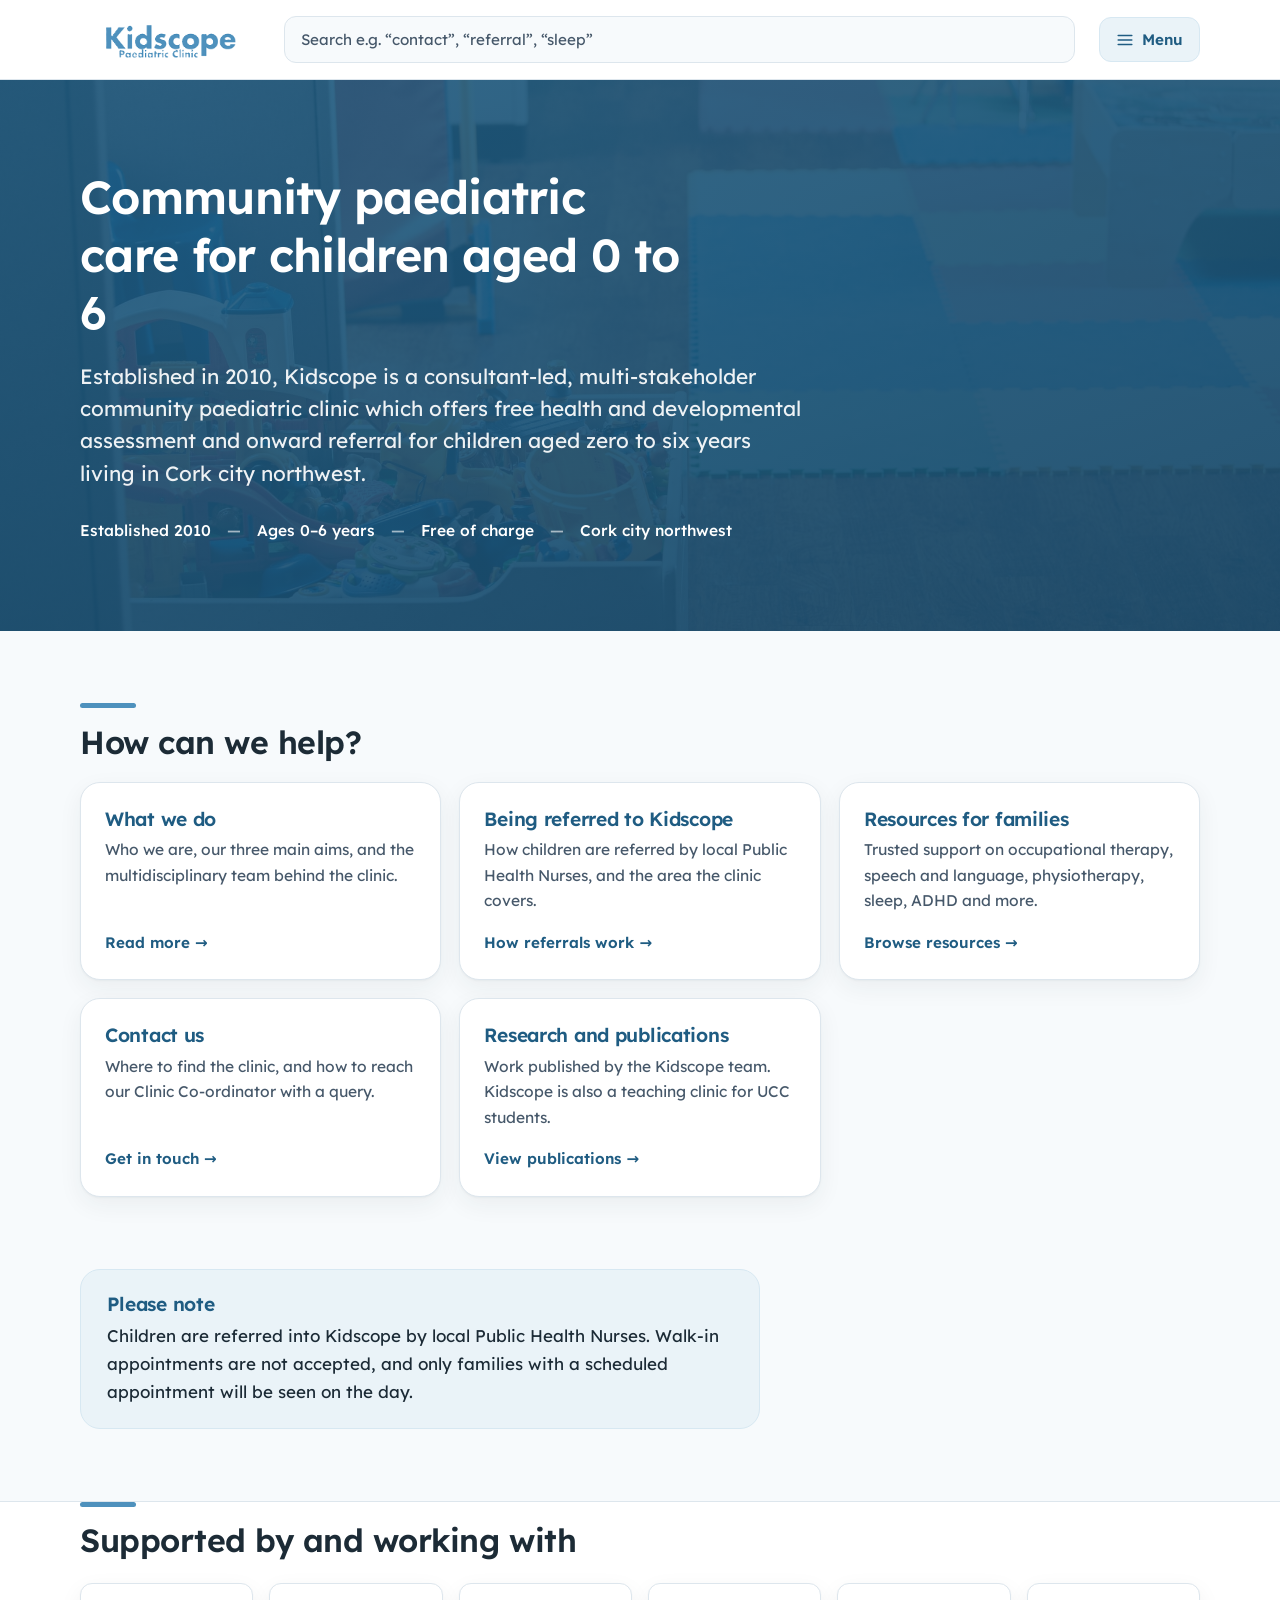
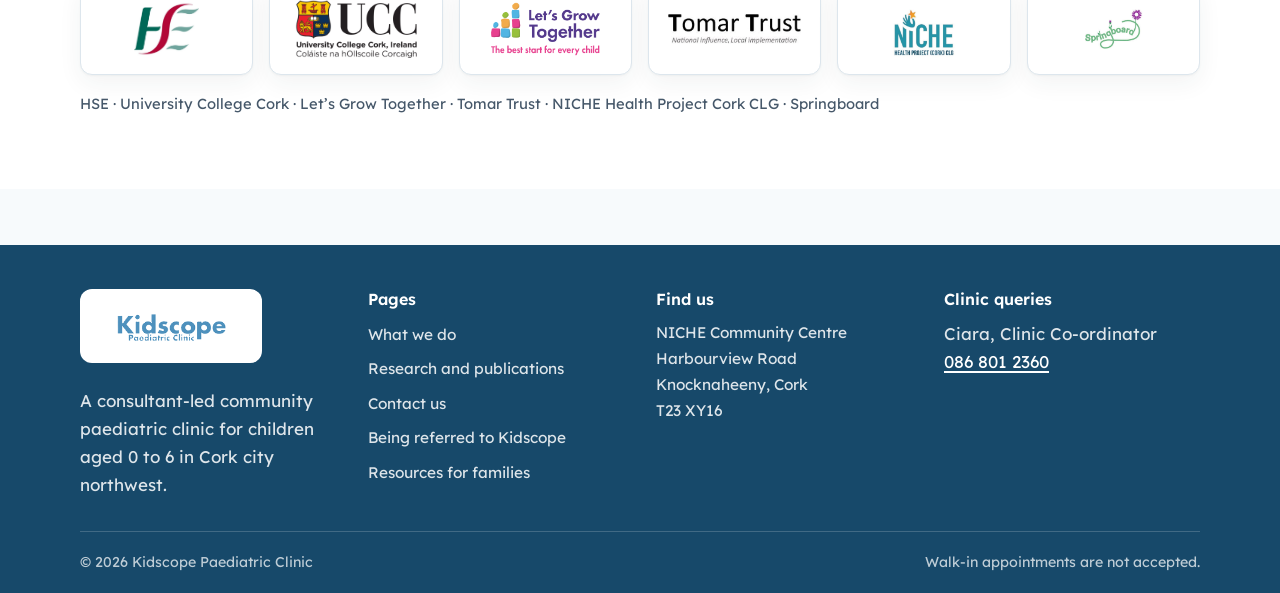
==== index.html @ 0bce50d0 "Uploaded files" ====
<!DOCTYPE html>
<html lang="en-IE">
<head>
<meta charset="utf-8">
<meta name="viewport" content="width=device-width, initial-scale=1">
<title>Kidscope Paediatric Clinic | Cork</title>
<meta name="description" content="Kidscope is a consultant-led community paediatric clinic offering free health and developmental assessment for children aged 0 to 6 living in Cork city northwest.">
<link rel="preconnect" href="https://fonts.googleapis.com">
<link rel="preconnect" href="https://fonts.gstatic.com" crossorigin>
<link href="https://fonts.googleapis.com/css2?family=Lexend:wght@400;500;600&display=swap" rel="stylesheet">
<link rel="icon" href="img/favicon.svg" type="image/svg+xml">
<link rel="apple-touch-icon" href="img/apple-touch-icon.png">
<link rel="stylesheet" href="css/kidscope.css">
</head>
<body>
<a class="skip-link" href="#main">Skip to main content</a>

<header class="site-header">
  <div class="wrap header-inner">
    <a class="brand-link" href="index.html" aria-label="Kidscope Paediatric Clinic, home">
      <img src="img/kidscope-logo.png" width="249" height="81" alt="Kidscope Paediatric Clinic">
    </a>
    <div class="header-search">
      <label for="site-search" class="visually-hidden">Search the site</label>
      <input type="search" id="site-search" class="search-input" autocomplete="off"
             placeholder="Search e.g. &ldquo;contact&rdquo;, &ldquo;referral&rdquo;, &ldquo;sleep&rdquo;"
             role="combobox" aria-expanded="false" aria-controls="search-results" aria-autocomplete="list">
      <div class="search-results" id="search-results" role="listbox" aria-label="Search results" hidden></div>
    </div>

    <details class="nav-details">
      <summary class="nav-toggle" aria-label="Open site menu">
        <svg viewBox="0 0 24 24" fill="none" stroke="currentColor" stroke-width="2.2" stroke-linecap="round" aria-hidden="true"><path d="M3 6h18M3 12h18M3 18h18"/></svg>
        Menu
      </summary>
      <nav class="site-nav" aria-label="Main">
        <ul>
          <li><a href="index.html" aria-current="page">Home</a></li>
          <li><a href="what-we-do.html">What we do</a></li>
          <li><a href="research.html">Research and publications</a></li>
          <li><a href="contact.html">Contact us</a></li>
          <li><a href="referrals.html">Being referred to Kidscope</a></li>
          <li><a href="resources.html">Resources for families</a></li>
        </ul>
      </nav>
    </details>
  </div>
</header>

<main id="main">

  <section class="hero">
    <div class="wrap">
      <h1>Community paediatric care for children aged 0 to 6</h1>
      <p class="lede">Established in 2010, Kidscope is a consultant-led, multi-stakeholder community paediatric clinic which offers free health and developmental assessment and onward referral for children aged zero to six years living in Cork city northwest.</p>
      <ul class="hero-badges">
        <li class="badge">Established 2010</li>
        <li class="badge">Ages 0&ndash;6 years</li>
        <li class="badge">Free of charge</li>
        <li class="badge">Cork city northwest</li>
      </ul>
    </div>
  </section>

  <section class="section">
    <div class="wrap">
      <h2 class="rule-head">How can we help?</h2>
      <div class="grid grid-3">

        <a class="card link-card" href="what-we-do.html">
          <h3>What we do</h3>
          <p>Who we are, our three main aims, and the multidisciplinary team behind the clinic.</p>
          <span class="go">Read more</span>
        </a>

        <a class="card link-card" href="referrals.html">
          <h3>Being referred to Kidscope</h3>
          <p>How children are referred by local Public Health Nurses, and the area the clinic covers.</p>
          <span class="go">How referrals work</span>
        </a>

        <a class="card link-card" href="resources.html">
          <h3>Resources for families</h3>
          <p>Trusted support on occupational therapy, speech and language, physiotherapy, sleep, ADHD and more.</p>
          <span class="go">Browse resources</span>
        </a>

        <a class="card link-card" href="contact.html">
          <h3>Contact us</h3>
          <p>Where to find the clinic, and how to reach our Clinic Co-ordinator with a query.</p>
          <span class="go">Get in touch</span>
        </a>

        <a class="card link-card" href="research.html">
          <h3>Research and publications</h3>
          <p>Work published by the Kidscope team. Kidscope is also a teaching clinic for UCC students.</p>
          <span class="go">View publications</span>
        </a>

      </div>
    </div>
  </section>

  <section class="section">
    <div class="wrap">
      <div class="callout prose">
        <h3>Please note</h3>
        <p>Children are referred into Kidscope by local Public Health Nurses. Walk-in appointments are not accepted, and only families with a scheduled appointment will be seen on the day.</p>
      </div>
    </div>
  </section>

  <section class="partners section">
    <div class="wrap">
      <h2 class="rule-head">Supported by and working with</h2>
      <div class="partner-grid">
        <a class="partner-tile" href="https://www.hse.ie/" target="_blank" rel="noopener noreferrer">
          <img src="img/hse logo.jpg" alt="HSE" loading="lazy">
          <span class="visually-hidden">(opens in a new tab)</span>
        </a>
        <a class="partner-tile" href="https://www.ucc.ie/" target="_blank" rel="noopener noreferrer">
          <img src="img/UCC logo.png" alt="University College Cork" loading="lazy">
          <span class="visually-hidden">(opens in a new tab)</span>
        </a>
        <a class="partner-tile" href="https://letsgrowtogether.ie/" target="_blank" rel="noopener noreferrer">
          <img src="img/lets grow together.jpg" alt="Let&rsquo;s Grow Together" loading="lazy">
          <span class="visually-hidden">(opens in a new tab)</span>
        </a>
        <a class="partner-tile" href="https://tomartrust.org/" target="_blank" rel="noopener noreferrer">
          <img src="img/Tomar trust.jpg" alt="Tomar Trust" loading="lazy">
          <span class="visually-hidden">(opens in a new tab)</span>
        </a>
        <a class="partner-tile" href="https://nichehealthproject.ie/" target="_blank" rel="noopener noreferrer">
          <img src="img/niche health project.jpg" alt="NICHE Health Project Cork CLG" loading="lazy">
          <span class="visually-hidden">(opens in a new tab)</span>
        </a>
        <div class="partner-tile partner-tile--unlinked">
          <img src="img/springboard logo.jpg" alt="Springboard" loading="lazy">
        </div>
      </div>
      <p class="partner-names">HSE &middot; University College Cork &middot; Let&rsquo;s Grow Together &middot; Tomar Trust &middot; NICHE Health Project Cork CLG &middot; Springboard</p>
    </div>
  </section>

</main>

<footer class="site-footer">
  <div class="wrap footer-inner">
    <div>
      <span class="footer-logo"><img src="img/kidscope-logo.png" width="249" height="81" alt="Kidscope Paediatric Clinic"></span>
      <p>A consultant-led community paediatric clinic for children aged 0 to 6 in Cork city northwest.</p>
    </div>
    <div>
      <h2>Pages</h2>
      <ul>
        <li><a href="what-we-do.html">What we do</a></li>
        <li><a href="research.html">Research and publications</a></li>
        <li><a href="contact.html">Contact us</a></li>
        <li><a href="referrals.html">Being referred to Kidscope</a></li>
        <li><a href="resources.html">Resources for families</a></li>
      </ul>
    </div>
    <div>
      <h2>Find us</h2>
      <address>
        NICHE Community Centre<br>
        Harbourview Road<br>
        Knocknaheeny, Cork<br>
        T23 XY16
      </address>
    </div>
    <div>
      <h2>Clinic queries</h2>
      <p>Ciara, Clinic Co-ordinator<br>
      <a href="tel:+353868012360">086 801 2360</a></p>
    </div>
  </div>
  <div class="wrap">
    <div class="footer-base">
      <span>&copy; 2026 Kidscope Paediatric Clinic</span>
      <span>Walk-in appointments are not accepted.</span>
    </div>
  </div>
</footer>

<script src="js/nav.js"></script>
<script src="js/site-search.js"></script>
</body>
</html>
---- css/kidscope.css ----
/* ==========================================================================
   Kidscope Paediatric Clinic
   Palette derived from the supplied logo (#4E91BD sampled from the wordmark).
   The brand blue measures 3.44:1 on white, so it is reserved for decoration
   and large headings; --brand-deep carries all text and filled surfaces.
   ========================================================================== */

:root {
  --brand:         #4e91bd;  /* sampled from logo. Decorative / >=24px only  */
  --brand-deep:    #1f5c82;  /* 6.88:1 on ground, 7.21:1 white-on-it         */
  --brand-deeper:  #17496a;  /* hover states, footer ground                  */
  --brand-tint:    #eaf3f8;  /* card washes                                  */
  --brand-tint-2:  #d7e8f2;  /* borders on tinted surfaces                   */

  --ink:           #1c2b36;  /* 13.83:1 on ground                            */
  --ink-soft:      #46586a;  /* secondary text, still ~7:1 on ground          */
  --ground:        #f7fafc;  /* off-white page ground, not pure white        */
  --surface:       #ffffff;
  --line:          #dde6ed;

  --focus:         #b4530a;  /* 4.79:1 on ground - warm so it reads on blue  */
  --focus-on-dark: #ffffff;  /* for anything on a filled blue surface        */

  /* Fallback before header.js measures the real height; overwritten as a
     custom property on the root so :target scroll offsets clear the sticky
     header even when it wraps to two rows on narrow screens. */
  --header-h: 132px;

  --radius:      20px;
  --radius-sm:   12px;
  --measure:     68ch;
  --shadow:      0 1px 2px rgba(28, 43, 54, .04), 0 8px 24px rgba(28, 43, 54, .06);
  --shadow-lift: 0 2px 4px rgba(28, 43, 54, .06), 0 16px 40px rgba(28, 43, 54, .10);

  --font: "Lexend", ui-sans-serif, system-ui, -apple-system, "Segoe UI",
          Roboto, "Helvetica Neue", Arial, sans-serif;
}

/* --- reset ------------------------------------------------------------- */
*, *::before, *::after { box-sizing: border-box; }
html { -webkit-text-size-adjust: 100%; }
body, h1, h2, h3, h4, p, ul, ol, li, figure, blockquote { margin: 0; padding: 0; }
ul, ol { list-style: none; }
img, svg { max-width: 100%; display: block; }

body {
  font-family: var(--font);
  font-size: 1.0625rem;           /* 17px base - a touch larger for reading ease */
  line-height: 1.65;              /* dyslexia-friendly leading                   */
  color: var(--ink);
  background: var(--ground);
  text-align: left;               /* never justified                             */
  -webkit-font-smoothing: antialiased;
}

/* --- focus ------------------------------------------------------------- */
:focus-visible {
  outline: 3px solid var(--focus);
  outline-offset: 2px;
  border-radius: 4px;
}
.site-footer :focus-visible,
.hero :focus-visible,
.on-brand :focus-visible { outline-color: var(--focus-on-dark); }

.skip-link {
  position: absolute; left: 8px; top: -60px;
  z-index: 100;
  background: var(--brand-deep); color: #fff;
  padding: .7rem 1.2rem; border-radius: 0 0 var(--radius-sm) var(--radius-sm);
  font-weight: 600; text-decoration: none;
  transition: top .15s ease;
}
.skip-link:focus { top: 0; }
/* Reduced-motion users get the skip link immediately rather than sliding it in -
   it is the first thing a keyboard user hits, so it must never lag. */
@media (prefers-reduced-motion: reduce) {
  .skip-link { transition: none; }
}

/* --- layout ------------------------------------------------------------ */
.wrap { width: min(1120px, 100% - 2.5rem); margin-inline: auto; }
.prose { max-width: var(--measure); }
.prose p + p { margin-top: 1.1em; }
.section { padding-block: clamp(2.5rem, 6vw, 4.5rem); }
.section + .section { padding-top: 0; }

/* --- typography -------------------------------------------------------- */
h1, h2, h3 { line-height: 1.25; font-weight: 600; letter-spacing: -.015em; color: var(--ink); }
h1 { font-size: clamp(2rem, 5vw, 2.9rem); }
h2 { font-size: clamp(1.5rem, 3.2vw, 2rem); }
h3 { font-size: 1.2rem; font-weight: 600; }
.lede { font-size: clamp(1.1rem, 2.2vw, 1.3rem); color: var(--ink-soft); line-height: 1.55; }

/* Section headings get a brand rule. Colour is decorative, not carrying text. */
.rule-head { position: relative; padding-top: 1.15rem; margin-bottom: 1.25rem; }
.rule-head::before {
  content: ""; position: absolute; top: 0; left: 0;
  width: 56px; height: 5px; border-radius: 3px; background: var(--brand);
}

a { color: var(--brand-deep); text-underline-offset: .18em; text-decoration-thickness: .09em; }
a:hover { color: var(--brand-deeper); }

/* --- header ------------------------------------------------------------ */
/* The Kidscope logo PNG carries a real alpha channel, so the header no
   longer *needs* a white ground - it stays white for legibility of the
   search field and menu button, not to hide a baked-in logo background. */
.site-header {
  background: var(--surface);
  border-bottom: 1px solid var(--line);
  position: sticky; top: 0; z-index: 50;
}
.header-inner {
  display: grid;
  grid-template-columns: 1fr auto;
  grid-template-areas: "brand nav" "search search";
  align-items: center;
  row-gap: .6rem; column-gap: 1rem;
  padding-block: .65rem;
  min-height: 78px;
}
.brand-link { grid-area: brand; display: inline-flex; flex: 0 0 auto; border-radius: 6px; }
/* Native width is 249px; capping at 180 keeps it crisp on 2x screens. */
.brand-link img { width: 180px; height: auto; }

@media (min-width: 700px) {
  .header-inner {
    grid-template-columns: auto minmax(200px, 1fr) auto;
    grid-template-areas: "brand search nav";
    column-gap: 1.5rem;
  }
}

/* --- header search ------------------------------------------------------ */
.header-search { grid-area: search; position: relative; }
.search-input {
  display: block; width: 100%;
  font: inherit; font-size: .95rem;
  padding: .62rem 1rem;
  border: 1px solid var(--line); border-radius: var(--radius-sm);
  background: var(--ground); color: var(--ink);
}
.search-input::placeholder { color: var(--ink-soft); }
.search-input:focus-visible { background: var(--surface); outline-color: var(--brand-deep); }
.search-results {
  position: absolute; top: calc(100% + 6px); left: 0; right: 0;
  background: var(--surface);
  border: 1px solid var(--line); border-radius: var(--radius-sm);
  box-shadow: var(--shadow-lift);
  max-height: 60vh; overflow-y: auto;
  padding: .3rem;
  z-index: 60;
}
.search-results[hidden] { display: none; }
.search-result {
  display: block;
  padding: .65rem .8rem;
  border-radius: var(--radius-sm);
  text-decoration: none; color: inherit;
}
.search-result:hover,
.search-result[aria-selected="true"] { background: var(--brand-tint); }
.search-result .sr-title { display: block; font-weight: 600; color: var(--brand-deep); }
.search-result .sr-hint { display: block; font-size: .85rem; color: var(--ink-soft); margin-top: .1rem; }
.search-empty { display: block; padding: .7rem .8rem; font-size: .9rem; color: var(--ink-soft); }

/* --- header menu (hamburger) -------------------------------------------- */
.nav-details { grid-area: nav; justify-self: end; position: relative; }
.nav-toggle {
  display: inline-flex; align-items: center; gap: .5rem;
  font: inherit; font-weight: 600; font-size: .95rem;
  color: var(--brand-deep); background: var(--brand-tint);
  border: 1px solid var(--brand-tint-2); border-radius: var(--radius-sm);
  padding: .55rem 1rem; cursor: pointer;
  list-style: none;
}
.nav-toggle::-webkit-details-marker { display: none; }
.nav-toggle:hover { background: var(--brand-tint-2); }
.nav-toggle svg { width: 18px; height: 18px; flex: 0 0 auto; transition: transform .15s ease; }
.nav-details[open] .nav-toggle { background: var(--brand-tint-2); border-color: var(--brand); }
.nav-details[open] .nav-toggle svg { transform: rotate(90deg); }
@media (prefers-reduced-motion: reduce) { .nav-toggle svg { transition: none; } }

.site-nav {
  position: absolute; top: calc(100% + 10px); right: 0;
  width: max-content;
  min-width: 220px;
  max-width: min(320px, calc(100vw - 2rem));
  background: var(--surface);
  border: 1px solid var(--line); border-radius: var(--radius);
  box-shadow: var(--shadow-lift);
  padding: .4rem;
  z-index: 60;
}
.site-nav ul { display: grid; gap: .1rem; }
.site-nav a {
  display: block;
  padding: .8rem .9rem;
  border-radius: var(--radius-sm);
  font-size: .98rem; font-weight: 500;
  color: var(--ink); text-decoration: none;
}
.site-nav a:hover { background: var(--brand-tint); color: var(--brand-deep); }
.site-nav a[aria-current="page"] {
  background: var(--brand-tint); color: var(--brand-deep); font-weight: 600;
  border-left: 4px solid var(--brand-deep); padding-left: calc(.9rem - 4px);
}

/* --- hero -------------------------------------------------------------- */
/* Photo of the Kidscope playroom, cropped (never stretched) via
   background-size: cover. The gradient sits on top at ~90% opacity so the
   white heading/lede/facts and the white focus ring keep the same verified
   contrast they had against the flat gradient - the photo is a texture
   under the brand colour, not a replacement for it. */
.hero {
  background:
    linear-gradient(160deg, rgba(31, 92, 130, .90) 0%, rgba(23, 73, 106, .94) 100%),
    url("../img/hero-classroom.jpg") center 35% / cover no-repeat;
  color: #fff;
  padding-block: clamp(3rem, 8vw, 5.5rem);
}
.hero h1 { color: #fff; max-width: 20ch; }
.hero .lede { color: rgba(255,255,255,.92); max-width: 56ch; margin-top: 1.1rem; }

/* Plain-text facts, dash-separated, rather than pill/badge shapes. */
.hero-badges {
  display: flex; flex-wrap: wrap;
  row-gap: .5rem;
  margin-top: 1.8rem;
  font-size: .97rem; font-weight: 500;
}
.badge { color: #fff; }
.hero-badges li + li::before { content: "\2003\2014\2003"; color: rgba(255,255,255,.6); }

/* Inner page header - lighter than the home hero */
.page-head {
  background: var(--brand-tint);
  border-bottom: 1px solid var(--brand-tint-2);
  padding-block: clamp(2.2rem, 5vw, 3.4rem);
}
.page-head .lede { margin-top: .85rem; }
.crumb { font-size: .9rem; color: var(--ink-soft); margin-bottom: .5rem; }

/* Photo variant of the inner page header, for pages with a supplied hero
   photo - same gradient-over-photo treatment as the home .hero, scaled
   down to page-head height. Photo is a texture under the brand colour,
   never a replacement for it, so the gradient still carries contrast. */
.page-head-photo {
  background-image:
    linear-gradient(160deg, rgba(31, 92, 130, .90) 0%, rgba(23, 73, 106, .94) 100%),
    var(--page-head-photo);
  background-repeat: no-repeat;
  background-size: cover;
  border-bottom: 0;
  color: #fff;
}
.page-head-photo .crumb { color: rgba(255,255,255,.75); }
.page-head-photo .crumb a { color: #fff; }
.page-head-photo h1 { color: #fff; }
.page-head-photo .lede { color: rgba(255,255,255,.92); }

.page-head--what-we-do { --page-head-photo: url("../img/hero-what-we-do.jpg"); background-position: center 20%; }
.page-head--referrals  { --page-head-photo: url("../img/hero-referrals.jpg"); background-position: center 22%; }
.page-head--research   { --page-head-photo: url("../img/hero-research.jpg"); background-position: center 32%; }
.page-head--contact    { --page-head-photo: url("../img/hero-contact.jpg"); background-position: center 22%; }

/* --- cards ------------------------------------------------------------- */
.grid { display: grid; gap: 1.15rem; }
.grid-3 { grid-template-columns: repeat(auto-fit, minmax(270px, 1fr)); }
.grid-2 { grid-template-columns: repeat(auto-fit, minmax(300px, 1fr)); }

.card {
  background: var(--surface);
  border: 1px solid var(--line);
  border-radius: var(--radius);
  padding: 1.5rem;
  box-shadow: var(--shadow);
}
.card h3 { margin-bottom: .4rem; }
.card p { color: var(--ink-soft); font-size: .97rem; }

/* Quick-link cards on the home page */
a.link-card {
  display: flex; flex-direction: column;
  text-decoration: none; color: inherit;
  transition: transform .16s ease, box-shadow .16s ease, border-color .16s ease;
}
a.link-card:hover {
  transform: translateY(-3px);
  box-shadow: var(--shadow-lift);
  border-color: var(--brand);
}
a.link-card h3 { color: var(--brand-deep); }
a.link-card .go { margin-top: auto; padding-top: 1rem; font-weight: 600; font-size: .95rem; color: var(--brand-deep); }
a.link-card .go::after { content: " \2192"; }
@media (prefers-reduced-motion: reduce) {
  a.link-card, a.link-card:hover { transition: none; transform: none; }
}

/* --- aims list --------------------------------------------------------- */
.aims { counter-reset: aim; display: grid; gap: 1rem; margin-top: 1.5rem; }
.aims li {
  counter-increment: aim;
  position: relative;
  background: var(--surface);
  border: 1px solid var(--line);
  border-left: 5px solid var(--brand);
  border-radius: var(--radius-sm);
  padding: 1.15rem 1.35rem 1.15rem 3.9rem;
  box-shadow: var(--shadow);
}
.aims li::before {
  content: counter(aim);
  position: absolute; left: 1.25rem; top: 1.05rem;
  width: 1.9rem; height: 1.9rem;
  display: grid; place-items: center;
  background: var(--brand-deep); color: #fff;
  border-radius: 50%;
  font-size: .95rem; font-weight: 600; line-height: 1;
}

/* --- team / involved --------------------------------------------------- */
.team-list { display: grid; gap: .6rem; margin-top: 1.25rem; }
.team-list li {
  display: flex; gap: .75rem; align-items: flex-start;
  background: var(--surface);
  border: 1px solid var(--line);
  border-radius: var(--radius-sm);
  padding: .85rem 1.1rem;
}
.team-list li::before {
  content: ""; flex: 0 0 auto;
  width: 9px; height: 9px; margin-top: .62rem;
  border-radius: 50%; background: var(--brand);
}

/* --- callout ----------------------------------------------------------- */
.callout {
  border: 1px solid var(--brand-tint-2);
  background: var(--brand-tint);
  border-radius: var(--radius);
  padding: 1.4rem 1.6rem;
}
.callout h3 { color: var(--brand-deep); margin-bottom: .35rem; }

/* The one emphasised warning in the brief - walk-ins are not accepted. */
.notice {
  border: 1px solid #e6c98f;
  background: #fdf6e7;
  border-left: 5px solid #b4530a;
  border-radius: var(--radius-sm);
  padding: 1.2rem 1.4rem;
  display: flex; gap: .9rem; align-items: flex-start;
}
.notice svg { flex: 0 0 auto; width: 22px; height: 22px; color: #8a3f08; margin-top: .15rem; }
.notice strong { color: #7a3806; }
.notice p { color: #5c3410; }

/* --- contact ----------------------------------------------------------- */
.contact-rows { display: grid; gap: 1rem; margin-top: 1.5rem; }
.contact-row {
  display: flex; gap: 1rem; align-items: flex-start;
  background: var(--surface);
  border: 1px solid var(--line);
  border-radius: var(--radius);
  padding: 1.3rem 1.5rem;
  box-shadow: var(--shadow);
}
.contact-row .ico {
  flex: 0 0 auto;
  width: 44px; height: 44px;
  display: grid; place-items: center;
  background: var(--brand-tint); color: var(--brand-deep);
  border-radius: 50%;
}
.contact-row .ico svg { width: 21px; height: 21px; }
.contact-row h3 { font-size: 1.05rem; margin-bottom: .15rem; }
.contact-row address { font-style: normal; color: var(--ink-soft); }
.phone-link { font-size: 1.25rem; font-weight: 600; display: inline-block; margin-top: .1rem; }

/* --- resources --------------------------------------------------------- */
.res-group + .res-group { margin-top: 2.5rem; }
.res-list { display: grid; gap: .75rem; margin-top: 1.15rem; }
a.res-item {
  display: flex; align-items: flex-start; gap: .85rem;
  background: var(--surface);
  border: 1px solid var(--line);
  border-radius: var(--radius-sm);
  padding: 1rem 1.2rem;
  text-decoration: none; color: var(--ink);
  transition: border-color .15s ease, background .15s ease;
}
a.res-item:hover { border-color: var(--brand); background: var(--brand-tint); }
a.res-item .res-txt { flex: 1 1 auto; }
a.res-item .res-name { font-weight: 600; color: var(--brand-deep); }
a.res-item .res-meta { display: block; font-size: .88rem; color: var(--ink-soft); margin-top: .1rem; }
a.res-item .ext { flex: 0 0 auto; width: 16px; height: 16px; color: var(--ink-soft); margin-top: .28rem; }
/* Plain text, not a pill - the em dash separator is written into the HTML
   itself (not CSS generated content) so it reads consistently for screen
   readers building the link's accessible name. */
.tag {
  font-size: .8rem; font-weight: 600; letter-spacing: .02em; text-transform: uppercase;
  color: var(--ink-soft);
}
@media (prefers-reduced-motion: reduce) { a.res-item { transition: none; } }

/* Jump nav on the resources page - plain underlined links, dot-separated,
   rather than pill buttons. The separator is a visually-hidden-from-AT span
   between the <a> elements, since screen readers already pause between
   separate links without needing "dot" read out. */
/* gap (not the separator's own text spacing) provides the horizontal
   rhythm - a flex item's own leading/trailing whitespace collapses away
   once it's blockified as a flex child, so spaces baked into the "sep"
   text alone would not survive. */
.jump { display: flex; flex-wrap: wrap; align-items: baseline; gap: .5rem .4rem; margin-top: 1.5rem; }
.jump a {
  font-size: .92rem; font-weight: 500; text-decoration: underline;
  text-underline-offset: .18em; text-decoration-thickness: .08em;
  color: var(--brand-deep);
}
.jump a:hover { color: var(--brand-deeper); }
.jump .sep { color: var(--ink-soft); }
:target { scroll-margin-top: calc(var(--header-h) + 12px); }

/* --- map --------------------------------------------------------------- */
.map-frame {
  border: 1px solid var(--line);
  border-radius: var(--radius);
  overflow: hidden;
  background: var(--surface);
  box-shadow: var(--shadow);
  margin-top: 1.5rem;
}
.map-frame iframe { width: 100%; height: 460px; border: 0; display: block; }
.map-fallback { font-size: .95rem; color: var(--ink-soft); margin-top: .8rem; }
@media (max-width: 620px) { .map-frame iframe { height: 340px; } }

/* --- publications empty state ------------------------------------------ */
.empty-state {
  background: var(--surface);
  border: 2px dashed var(--brand-tint-2);
  border-radius: var(--radius);
  padding: clamp(2rem, 5vw, 3rem);
}
.empty-state .ico {
  width: 52px; height: 52px; margin-bottom: 1rem;
  display: grid; place-items: center;
  background: var(--brand-tint); color: var(--brand-deep); border-radius: 50%;
}
.empty-state .ico svg { width: 26px; height: 26px; }

/* --- partners ---------------------------------------------------------- */
/* Six separate logo files (each an opaque white-background JPG/PNG - none
   carry transparency), so each sits in its own white card and links out to
   that partner's own site, instead of one flat unlinked strip. */
.partners { background: var(--surface); border-top: 1px solid var(--line); }
.partner-grid {
  margin-top: 1.4rem;
  display: grid; gap: 1rem;
  grid-template-columns: repeat(auto-fit, minmax(140px, 1fr));
}
.partner-tile {
  display: flex; align-items: center; justify-content: center;
  height: 92px; padding: 1rem 1.2rem;
  background: var(--surface);
  border: 1px solid var(--line); border-radius: var(--radius-sm);
  box-shadow: var(--shadow);
  transition: transform .16s ease, box-shadow .16s ease, border-color .16s ease;
}
a.partner-tile:hover, a.partner-tile:focus-visible {
  transform: translateY(-3px); box-shadow: var(--shadow-lift); border-color: var(--brand);
}
.partner-tile img { max-width: 100%; max-height: 100%; width: auto; height: auto; }
/* Springboard has no confirmed URL yet, so it ships as a plain, non-clickable
   tile - deliberately no hover affordance, so it doesn't look like a broken link. */
.partner-tile--unlinked { cursor: default; }
.partner-names { font-size: .92rem; color: var(--ink-soft); margin-top: 1.1rem; }
@media (prefers-reduced-motion: reduce) { a.partner-tile, a.partner-tile:hover { transition: none; transform: none; } }

/* --- footer ------------------------------------------------------------ */
.site-footer { background: var(--brand-deeper); color: rgba(255,255,255,.86); margin-top: 3.5rem; }
.footer-inner { padding-block: 2.75rem 2rem; display: grid; gap: 2rem; grid-template-columns: repeat(auto-fit, minmax(230px, 1fr)); }
.site-footer h2 { font-size: 1rem; color: #fff; margin-bottom: .7rem; letter-spacing: 0; }
.site-footer a { color: #fff; }
.site-footer ul { display: grid; gap: .4rem; }
.site-footer li a { text-decoration: none; font-size: .96rem; color: rgba(255,255,255,.86); }
.site-footer li a:hover { color: #fff; text-decoration: underline; }
.site-footer address { font-style: normal; font-size: .96rem; line-height: 1.7; }
/* Logo wordmark is brand blue, so it needs a light card behind it to stay
   legible against the dark footer ground - unrelated to the PNG's alpha. */
.footer-logo {
  background: #fff; border-radius: var(--radius-sm);
  padding: .8rem 1rem; display: inline-block; margin-bottom: 1rem;
}
.footer-logo img { width: 150px; height: auto; }
.footer-base {
  border-top: 1px solid rgba(255,255,255,.18);
  padding-block: 1.15rem;
  font-size: .89rem; color: rgba(255,255,255,.72);
  display: flex; flex-wrap: wrap; gap: .5rem 1.5rem; justify-content: space-between;
}

/* --- print ------------------------------------------------------------- */
@media print {
  .site-header, .site-nav, .nav-toggle, .jump, .skip-link { display: none !important; }
  body { background: #fff; font-size: 11pt; }
  .card, .res-item, .contact-row { box-shadow: none; break-inside: avoid; }
  a[href^="http"]::after { content: " (" attr(href) ")"; font-size: 9pt; color: #444; word-break: break-all; }
}

/* --- utilities --------------------------------------------------------- */
.visually-hidden {
  position: absolute !important;
  width: 1px; height: 1px;
  padding: 0; margin: -1px;
  overflow: hidden; clip: rect(0 0 0 0); clip-path: inset(50%);
  white-space: nowrap; border: 0;
}
.sprite { position: absolute; width: 0; height: 0; overflow: hidden; }
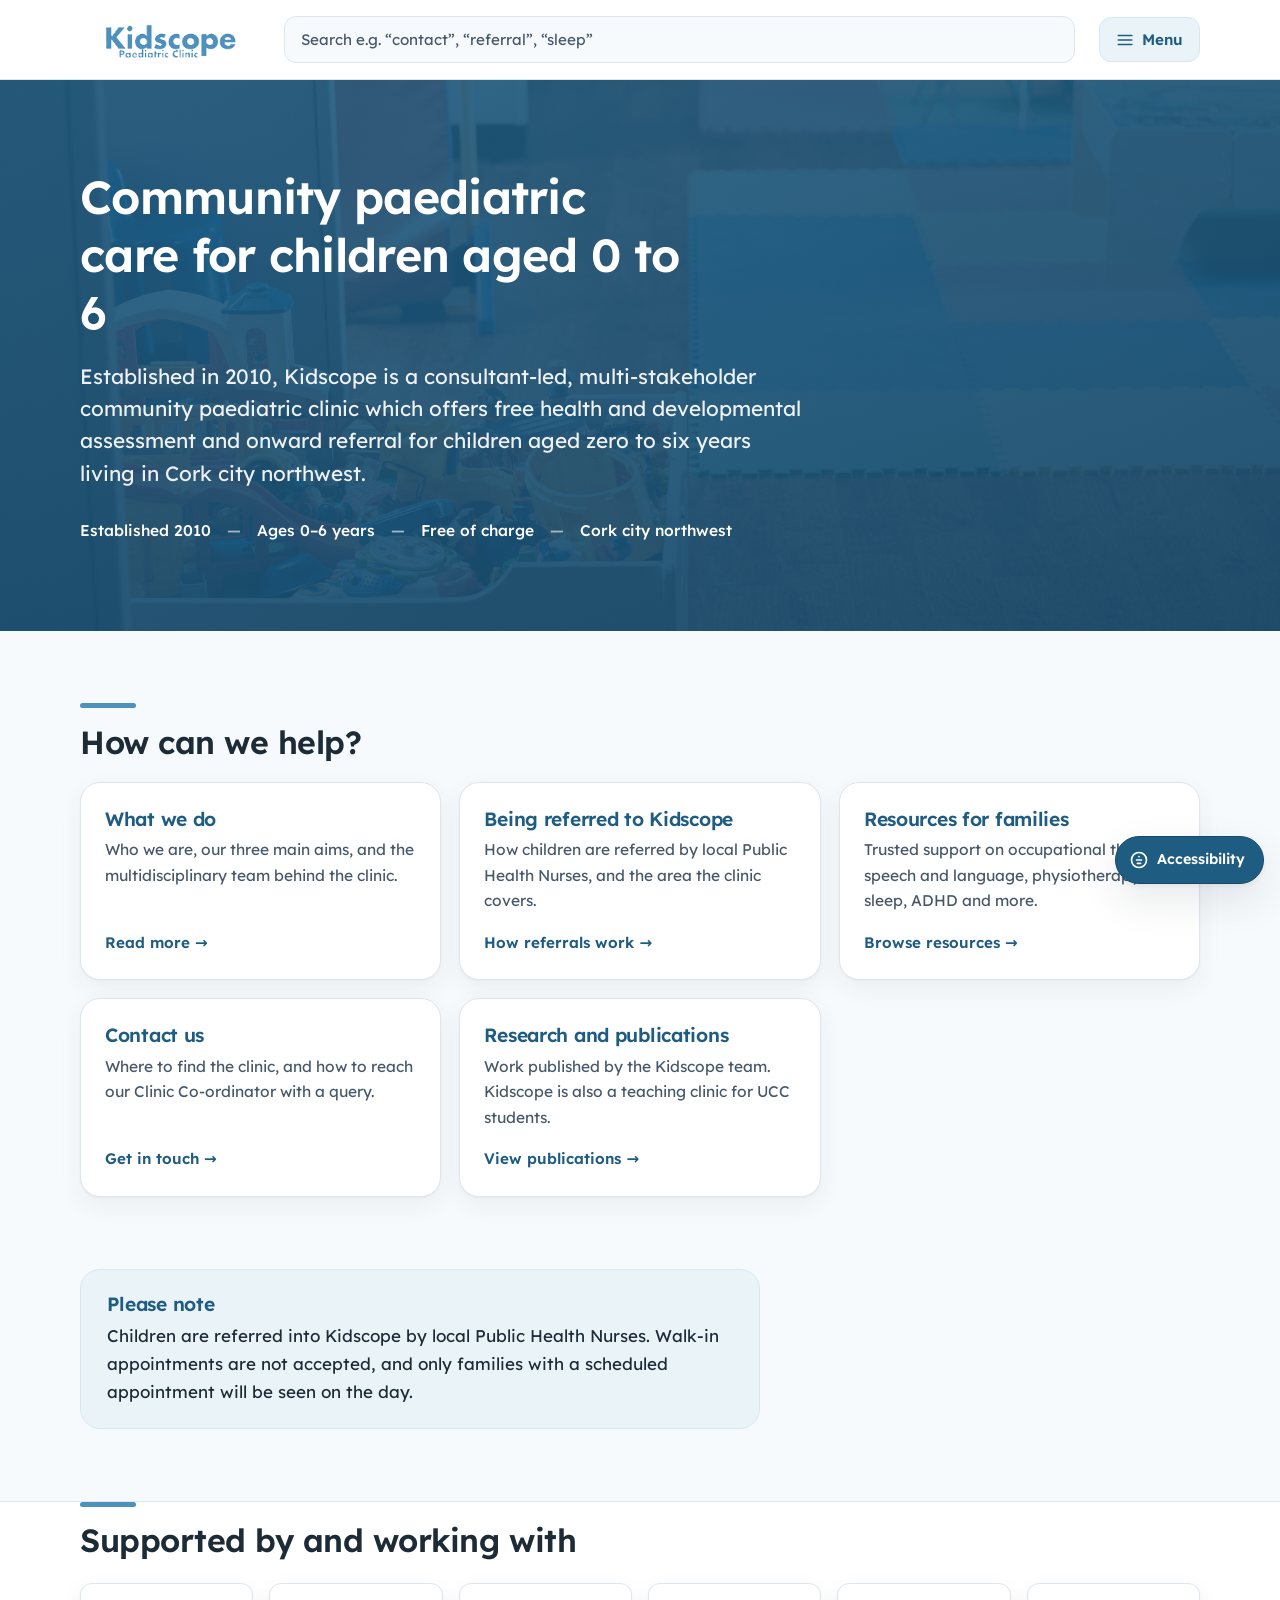
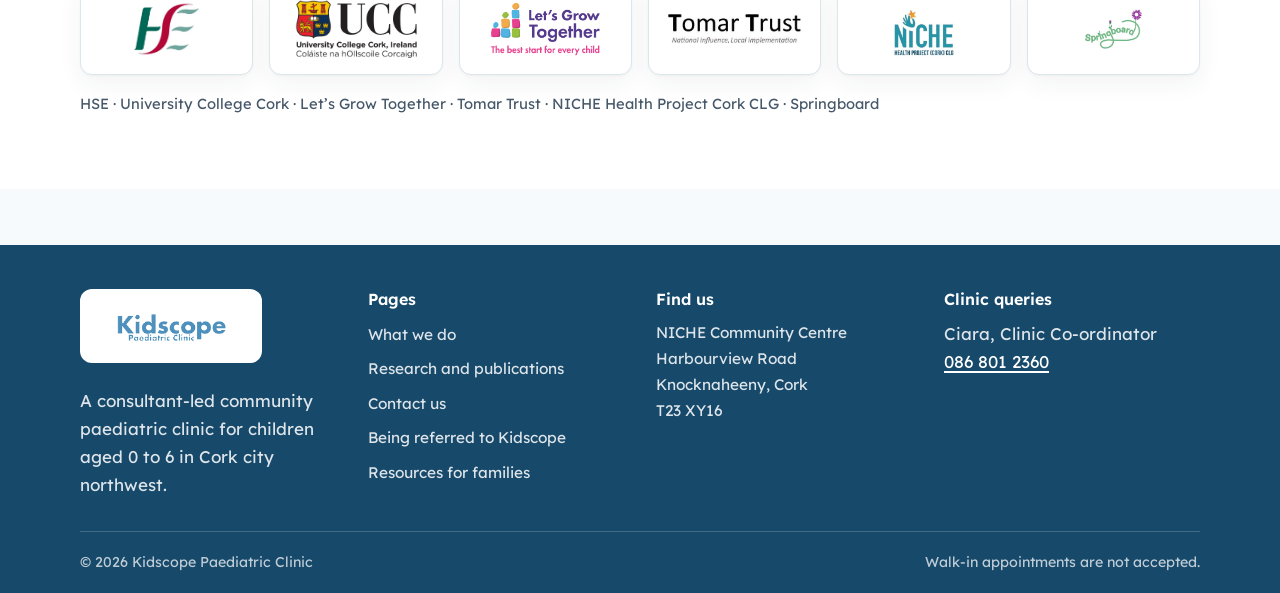
==== commit 7db6ddb9: "motion" ====
--- a/index.html
+++ b/index.html
@@ -11,6 +11,7 @@
 <link rel="icon" href="img/favicon.svg" type="image/svg+xml">
 <link rel="apple-touch-icon" href="img/apple-touch-icon.png">
 <link rel="stylesheet" href="css/kidscope.css">
+<script src="js/accessibility.js"></script>
 </head>
 <body>
 <a class="skip-link" href="#main">Skip to main content</a>
@@ -185,5 +186,6 @@
 
 <script src="js/nav.js"></script>
 <script src="js/site-search.js"></script>
+<script src="js/motion.js"></script>
 </body>
 </html>
--- a/css/kidscope.css
+++ b/css/kidscope.css
@@ -518,3 +518,320 @@
   white-space: nowrap; border: 0;
 }
 .sprite { position: absolute; width: 0; height: 0; overflow: hidden; }
+
+/* ==========================================================================
+   Motion system
+   Adds deliberate easing and entrance/hover/press feedback on top of the
+   transitions already defined above (link-card, partner-tile, res-item).
+   Opt-out at three layers: the OS prefers-reduced-motion query, the
+   in-page "Reduce motion" toggle in the accessibility toolbar below
+   (html.a11y-reduce-motion), and - for cross-page view transitions
+   specifically, since Chrome does not reliably honour reduced-motion for
+   those via the media query alone - a dedicated pseudo-element kill switch.
+   ========================================================================== */
+:root {
+  --ease-out:    cubic-bezier(.16, 1, .3, 1);
+  --dur-fast: .15s;
+  --dur-base: .22s;
+  --dur-slow: .38s;
+}
+
+/* Native cross-document view transitions - one at-rule turns every link
+   click into a soft cross-fade instead of a hard cut. Supporting browsers
+   only; every other browser ignores the at-rule and navigates as it does
+   today, so this is pure progressive enhancement. */
+@media (prefers-reduced-motion: no-preference) {
+  @view-transition {
+    navigation: auto;
+  }
+}
+@media (prefers-reduced-motion: reduce) {
+  ::view-transition-group(*),
+  ::view-transition-old(*),
+  ::view-transition-new(*) {
+    animation: none !important;
+  }
+}
+/* Header and footer are pixel-identical across all six pages - naming them
+   lets the browser morph the same persistent element instead of
+   cross-fading two separate snapshots, which reads as a flicker on a
+   sticky header. */
+.site-header { view-transition-name: site-header; }
+.site-footer { view-transition-name: site-footer; }
+
+/* --- entrance animation for the two header dropdowns --------------------
+   Opening only. Reliably animating the *closing* direction would mean
+   fighting the browser's own display:none handling for both <details>
+   and [hidden] (Chrome in particular slots <details> content behind its
+   own internal ::details-content visibility, ahead of any authored
+   `display` transition) for a payoff most visitors would never notice.
+   Instant close matches how most native OS dropdowns already behave. */
+@keyframes kc-pop-in {
+  from { opacity: 0; transform: translateY(-8px) scale(.98); }
+  to   { opacity: 1; transform: translateY(0) scale(1); }
+}
+.nav-details[open] > .site-nav,
+#search-results:not([hidden]) {
+  animation: kc-pop-in var(--dur-base) var(--ease-out);
+}
+
+/* --- refined hover / press feedback -------------------------------------- */
+a.link-card:active { transform: translateY(-1px) scale(.985); }
+a.partner-tile:active, a.res-item:active { transform: scale(.98); }
+.nav-toggle, .a11y-toggle {
+  transition: background var(--dur-fast) var(--ease-out),
+              border-color var(--dur-fast) var(--ease-out),
+              transform var(--dur-fast) var(--ease-out);
+}
+.nav-toggle:active, .a11y-toggle:active { transform: scale(.96); }
+@media (prefers-reduced-motion: reduce) {
+  a.link-card:active, a.partner-tile:active, a.res-item:active,
+  .nav-toggle:active, .a11y-toggle:active { transform: none; }
+}
+
+/* --- scroll-reveal (progressive enhancement via js/motion.js) -----------
+   motion.js only ever adds .reveal to an element when JS has run AND the
+   visitor has not asked for reduced motion, so a no-JS or reduced-motion
+   visitor never sees anything but the plain, always-visible layout below. */
+.reveal {
+  opacity: 0;
+  transform: translateY(14px);
+  transition: opacity var(--dur-slow) var(--ease-out),
+              transform var(--dur-slow) var(--ease-out);
+  transition-delay: calc(var(--reveal-i, 0) * 60ms);
+}
+.reveal.is-visible { opacity: 1; transform: none; }
+/* Printing (or a browser Find landing on an off-screen match) must never
+   hide real content behind an animation that only fires on scroll. */
+@media print {
+  .reveal { opacity: 1 !important; transform: none !important; transition: none !important; }
+}
+
+/* --- header elevation on scroll (js/motion.js) --------------------------- */
+.site-header { transition: box-shadow var(--dur-base) var(--ease-out); }
+.site-header.is-scrolled { box-shadow: var(--shadow); }
+
+/* --- reduced motion, sitewide kill switch --------------------------------
+   Covers both the OS-level query and the in-page toolbar toggle in one
+   place, for every animation added above. Durations go near-zero rather
+   than to `none` so transitionend/animationend still fire - motion.js and
+   the skeleton loaders below rely on those events to clean up state. */
+@media (prefers-reduced-motion: reduce) {
+  *, *::before, *::after {
+    animation-duration: .001ms !important;
+    animation-iteration-count: 1 !important;
+    transition-duration: .001ms !important;
+    scroll-behavior: auto !important;
+  }
+}
+html.a11y-reduce-motion *,
+html.a11y-reduce-motion *::before,
+html.a11y-reduce-motion *::after {
+  animation-duration: .001ms !important;
+  animation-iteration-count: 1 !important;
+  transition-duration: .001ms !important;
+  scroll-behavior: auto !important;
+}
+
+/* ==========================================================================
+   Skeleton loading states
+   Used only where something genuinely loads asynchronously after the page
+   has painted: the lazy-loaded partner logos on the home page, and the
+   embedded Google catchment-area map on the referrals page. Not used for
+   the page itself, which has nothing worth simulating a wait for.
+   ========================================================================== */
+@keyframes kc-shimmer {
+  from { background-position: 200% 0; }
+  to   { background-position: -200% 0; }
+}
+.partner-tile { position: relative; }
+.partner-tile::after {
+  content: "";
+  position: absolute; inset: 0;
+  border-radius: inherit;
+  pointer-events: none;
+  background: linear-gradient(100deg, var(--brand-tint) 30%, var(--brand-tint-2) 50%, var(--brand-tint) 70%);
+  background-size: 300% 100%;
+  opacity: 0;
+  transition: opacity var(--dur-slow) var(--ease-out);
+}
+.partner-tile.is-loading::after {
+  opacity: 1;
+  animation: kc-shimmer 1.4s ease-in-out infinite;
+}
+.partner-tile.is-loading img { opacity: 0; }
+.partner-tile img { transition: opacity var(--dur-base) var(--ease-out); }
+@media (prefers-reduced-motion: reduce) {
+  .partner-tile.is-loading::after { animation: none; background: var(--brand-tint); }
+}
+
+.map-frame { position: relative; }
+.map-frame::after {
+  content: "";
+  position: absolute; inset: 0;
+  pointer-events: none;
+  background: linear-gradient(100deg, var(--brand-tint) 30%, var(--brand-tint-2) 50%, var(--brand-tint) 70%);
+  background-size: 300% 100%;
+  opacity: 0;
+  transition: opacity var(--dur-slow) var(--ease-out);
+}
+.map-frame.is-loading::after {
+  opacity: 1;
+  animation: kc-shimmer 1.4s ease-in-out infinite;
+}
+@media (prefers-reduced-motion: reduce) {
+  .map-frame.is-loading::after { animation: none; background: var(--brand-tint); }
+}
+
+/* ==========================================================================
+   Accessibility toolbar (js/accessibility.js)
+   A floating, page-persistent control for the things prefers-* media
+   queries can't cover on their own: a dyslexia-friendly typeface, a
+   contrast boost, font scaling, and an explicit motion override. Built on
+   the same <details>/<summary> disclosure pattern as the header menu
+   (.nav-details above), so it is keyboard-operable with no extra ARIA.
+   ========================================================================== */
+.a11y-widget {
+  position: fixed;
+  right: 1rem;
+  bottom: max(1rem, env(safe-area-inset-bottom));
+  z-index: 80;
+}
+.a11y-toggle {
+  display: inline-flex; align-items: center; gap: .5rem;
+  font: inherit; font-weight: 600; font-size: .9rem;
+  color: #fff; background: var(--brand-deep);
+  border: 1px solid var(--brand-deeper);
+  border-radius: 999px;
+  padding: .7rem 1.1rem .7rem .85rem;
+  cursor: pointer;
+  box-shadow: var(--shadow-lift);
+  list-style: none;
+}
+.a11y-toggle::-webkit-details-marker { display: none; }
+.a11y-toggle:hover { background: var(--brand-deeper); }
+.a11y-toggle svg { width: 20px; height: 20px; flex: 0 0 auto; }
+.a11y-widget[open] .a11y-toggle { background: var(--brand-deeper); }
+
+.a11y-panel {
+  position: absolute; right: 0; bottom: calc(100% + 10px);
+  width: min(300px, calc(100vw - 2rem));
+  max-height: min(70vh, 520px);
+  overflow-y: auto;
+  background: var(--surface);
+  border: 1px solid var(--line);
+  border-radius: var(--radius);
+  box-shadow: var(--shadow-lift);
+  padding: 1.1rem;
+}
+.a11y-panel h2 { font-size: .95rem; margin-bottom: .9rem; }
+.a11y-group { margin-bottom: 1rem; }
+.a11y-group:last-of-type { margin-bottom: 0; }
+.a11y-group-label {
+  display: block; font-size: .8rem; font-weight: 600;
+  color: var(--ink-soft); text-transform: uppercase; letter-spacing: .03em;
+  margin-bottom: .5rem;
+}
+.a11y-btn {
+  display: flex; align-items: center; justify-content: space-between;
+  gap: .6rem; width: 100%;
+  font: inherit; font-size: .93rem; font-weight: 500;
+  color: var(--ink); background: var(--ground);
+  border: 1px solid var(--line); border-radius: var(--radius-sm);
+  padding: .7rem .9rem;
+  cursor: pointer; text-align: left;
+}
+.a11y-btn + .a11y-btn { margin-top: .5rem; }
+.a11y-btn:hover { border-color: var(--brand); }
+.a11y-btn[aria-pressed="true"] {
+  background: var(--brand-tint); border-color: var(--brand);
+  color: var(--brand-deep); font-weight: 600;
+}
+.a11y-btn .tick { opacity: 0; }
+.a11y-btn[aria-pressed="true"] .tick { opacity: 1; }
+
+.a11y-steps { display: flex; align-items: center; gap: .5rem; }
+.a11y-step-btn {
+  flex: 0 0 auto;
+  width: 2.4rem; height: 2.4rem;
+  display: grid; place-items: center;
+  font: inherit; font-weight: 700; font-size: 1rem;
+  color: var(--brand-deep); background: var(--ground);
+  border: 1px solid var(--line); border-radius: var(--radius-sm);
+  cursor: pointer;
+}
+.a11y-step-btn:hover:not(:disabled) { border-color: var(--brand); background: var(--brand-tint); }
+.a11y-step-btn:disabled { opacity: .4; cursor: not-allowed; }
+.a11y-step-status { flex: 1 1 auto; text-align: center; font-size: .85rem; color: var(--ink-soft); }
+.a11y-reset {
+  display: block; width: 100%; margin-top: 1rem;
+  font: inherit; font-size: .85rem; font-weight: 600;
+  color: var(--ink-soft); background: none;
+  border: 0; border-top: 1px solid var(--line);
+  padding-top: .8rem; cursor: pointer; text-align: center;
+}
+.a11y-reset:hover { color: var(--brand-deep); }
+
+/* --- dyslexia-friendly typeface (toolbar toggle) -------------------------
+   OpenDyslexic, served from Fontsource's jsDelivr CDN (no build step, same
+   pattern as the Google Fonts <link> already in <head> - see README).
+   Falls back through Comic Sans - genuinely useful here, its asymmetric
+   letterforms are one of the few system-font traits shown to help some
+   dyslexic readers - before the site's normal Lexend stack, in case the
+   CDN file is blocked. */
+@font-face {
+  font-family: 'OpenDyslexic';
+  font-style: normal;
+  font-weight: 400;
+  font-display: swap;
+  src: url('https://cdn.jsdelivr.net/fontsource/fonts/opendyslexic@5.3.0/latin-400-normal.woff2') format('woff2');
+}
+@font-face {
+  font-family: 'OpenDyslexic';
+  font-style: normal;
+  font-weight: 700;
+  font-display: swap;
+  src: url('https://cdn.jsdelivr.net/fontsource/fonts/opendyslexic@5.3.0/latin-700-normal.woff2') format('woff2');
+}
+:root {
+  --font-dyslexic: 'OpenDyslexic', 'Comic Sans MS', 'Comic Sans', var(--font);
+}
+html.a11y-dyslexic body { font-family: var(--font-dyslexic); }
+
+/* --- font size steps (toolbar A-/A+) -------------------------------------
+   Scales html's root font-size, so every rem-based measurement on the
+   page (body copy, the clamp()'d headings, spacing) scales with it. */
+html[data-a11y-font-step="1"] { font-size: 110%; }
+html[data-a11y-font-step="2"] { font-size: 120%; }
+html[data-a11y-font-step="3"] { font-size: 132%; }
+
+/* --- high contrast (single toggle - see README) --------------------------
+   Every colour on this site is already a custom property, so redefining
+   them at :root.a11y-contrast strengthens borders, links and text
+   sitewide in one place rather than needing per-component overrides.
+   This only ever *increases* contrast from the already-verified baseline
+   (see README "Accessibility checks performed") - there is deliberately
+   no "low contrast" direction, which would undermine that guarantee. */
+:root.a11y-contrast {
+  --ink: #000000;
+  --ink-soft: #1a1a1a;
+  --line: #000000;
+  --brand-tint-2: #000000;
+  --brand-deep: #0d3a54;
+  --brand-deeper: #081f2d;
+  --shadow: none;
+  --shadow-lift: 0 0 0 2px #000;
+  --focus: #000000;
+}
+:root.a11y-contrast :focus-visible { outline-width: 4px; }
+.a11y-contrast .prose a,
+.a11y-contrast .site-nav a,
+.a11y-contrast .site-footer a,
+.a11y-contrast .crumb a,
+.a11y-contrast .phone-link,
+.a11y-contrast .jump a {
+  text-decoration: underline;
+  text-decoration-thickness: .1em;
+}
+.a11y-contrast .notice { border-color: #000; background: #fff; }
+.a11y-contrast .notice strong, .a11y-contrast .notice p, .a11y-contrast .notice svg { color: #000; }
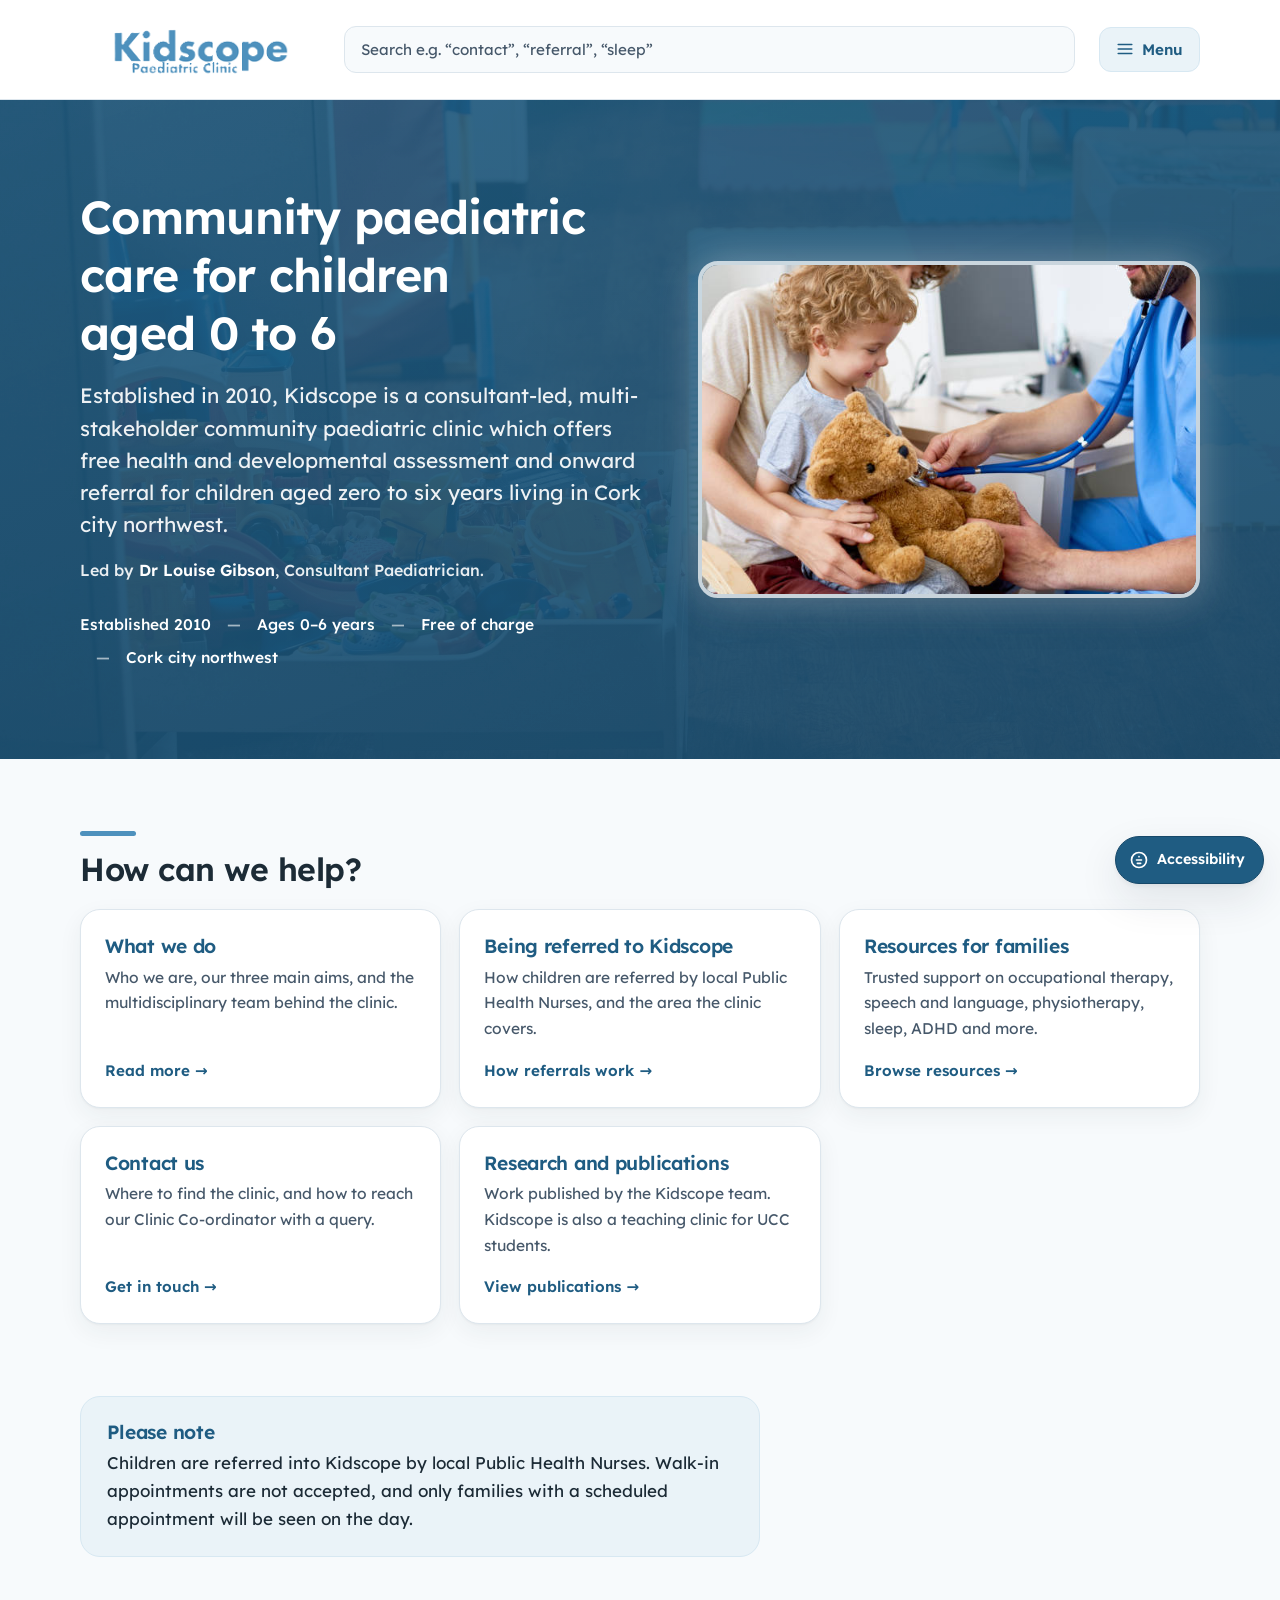
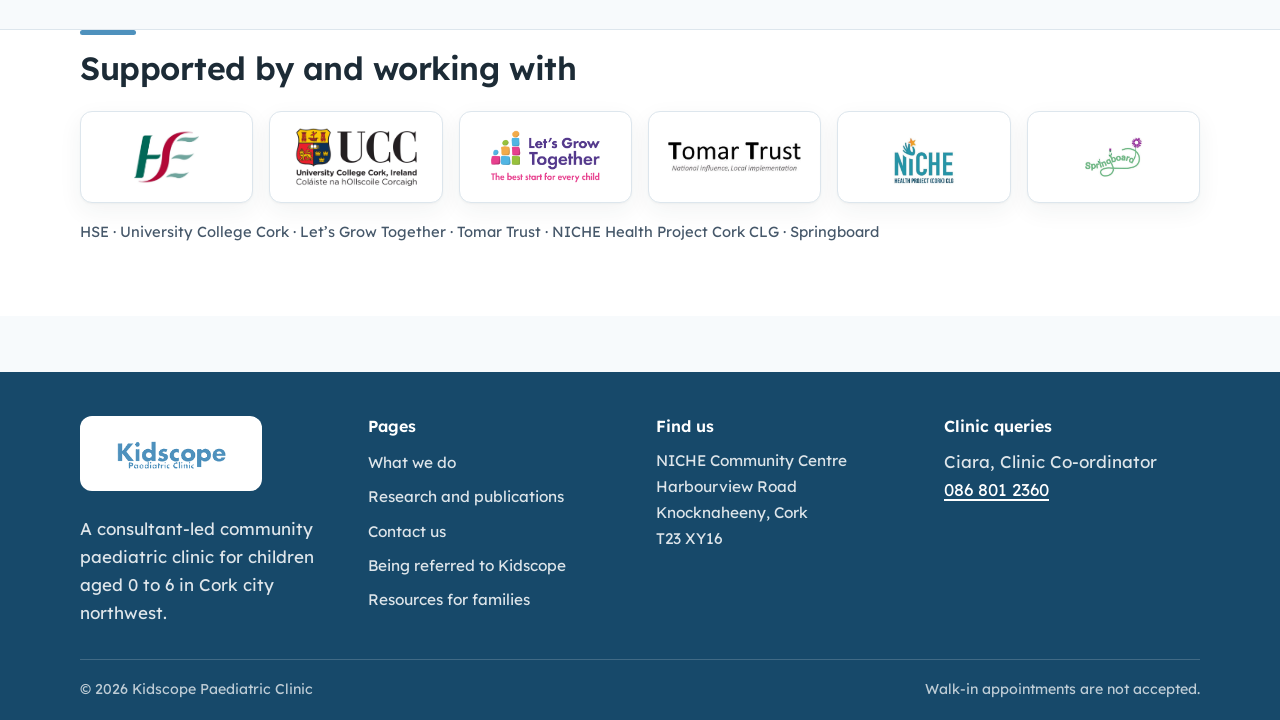
==== commit 2faa047d: "update" ====
--- a/index.html
+++ b/index.html
@@ -51,15 +51,21 @@
 <main id="main">
 
   <section class="hero">
-    <div class="wrap">
-      <h1>Community paediatric care for children aged 0 to 6</h1>
-      <p class="lede">Established in 2010, Kidscope is a consultant-led, multi-stakeholder community paediatric clinic which offers free health and developmental assessment and onward referral for children aged zero to six years living in Cork city northwest.</p>
-      <ul class="hero-badges">
-        <li class="badge">Established 2010</li>
-        <li class="badge">Ages 0&ndash;6 years</li>
-        <li class="badge">Free of charge</li>
-        <li class="badge">Cork city northwest</li>
-      </ul>
+    <div class="wrap hero-grid">
+      <div class="hero-copy">
+        <h1>Community paediatric care for children aged&nbsp;0&nbsp;to&nbsp;6</h1>
+        <p class="lede">Established in 2010, Kidscope is a consultant-led, multi-stakeholder community paediatric clinic which offers free health and developmental assessment and onward referral for children aged zero to six years living in Cork city northwest.</p>
+        <p class="hero-consultant">Led by <strong>Dr Louise Gibson</strong>, Consultant Paediatrician.</p>
+        <ul class="hero-badges">
+          <li class="badge">Established 2010</li>
+          <li class="badge">Ages 0&ndash;6 years</li>
+          <li class="badge">Free of charge</li>
+          <li class="badge">Cork city northwest</li>
+        </ul>
+      </div>
+      <div class="hero-media">
+        <img src="img/home photo.jpg" alt="A clinician in scrubs lets a young child listen to a teddy bear&rsquo;s heartbeat with a stethoscope" width="612" height="408">
+      </div>
     </div>
   </section>
 
--- a/css/kidscope.css
+++ b/css/kidscope.css
@@ -121,8 +121,8 @@
   min-height: 78px;
 }
 .brand-link { grid-area: brand; display: inline-flex; flex: 0 0 auto; border-radius: 6px; }
-/* Native width is 249px; capping at 180 keeps it crisp on 2x screens. */
-.brand-link img { width: 180px; height: auto; }
+/* Native width is 249px; capping at 210 keeps it crisp on 2x screens. */
+.brand-link img { width: 210px; height: auto; }
 
 @media (min-width: 700px) {
   .header-inner {
@@ -130,6 +130,7 @@
     grid-template-areas: "brand search nav";
     column-gap: 1.5rem;
   }
+  .brand-link img { width: 240px; }
 }
 
 /* --- header search ------------------------------------------------------ */
@@ -220,8 +221,11 @@
   color: #fff;
   padding-block: clamp(3rem, 8vw, 5.5rem);
 }
+.hero-grid { display: grid; gap: 2.5rem; align-items: center; }
 .hero h1 { color: #fff; max-width: 20ch; }
 .hero .lede { color: rgba(255,255,255,.92); max-width: 56ch; margin-top: 1.1rem; }
+.hero-consultant { margin-top: 1rem; font-size: 1rem; font-weight: 500; color: rgba(255,255,255,.9); }
+.hero-consultant strong { color: #fff; font-weight: 600; }
 
 /* Plain-text facts, dash-separated, rather than pill/badge shapes. */
 .hero-badges {
@@ -232,6 +236,19 @@
 }
 .badge { color: #fff; }
 .hero-badges li + li::before { content: "\2003\2014\2003"; color: rgba(255,255,255,.6); }
+
+/* Photo alongside the hero copy, once there is room beside it. A thicker
+   border plus a soft outward glow, layered on top of the normal drop
+   shadow, so the photo visibly separates from the brand-blue background. */
+.hero-media img {
+  width: 100%; height: auto;
+  border-radius: var(--radius);
+  border: 4px solid rgba(255,255,255,.75);
+  box-shadow: var(--shadow-lift), 0 0 40px rgba(255,255,255,.35);
+}
+@media (min-width: 860px) {
+  .hero-grid { grid-template-columns: 1.15fr 1fr; }
+}
 
 /* Inner page header - lighter than the home hero */
 .page-head {
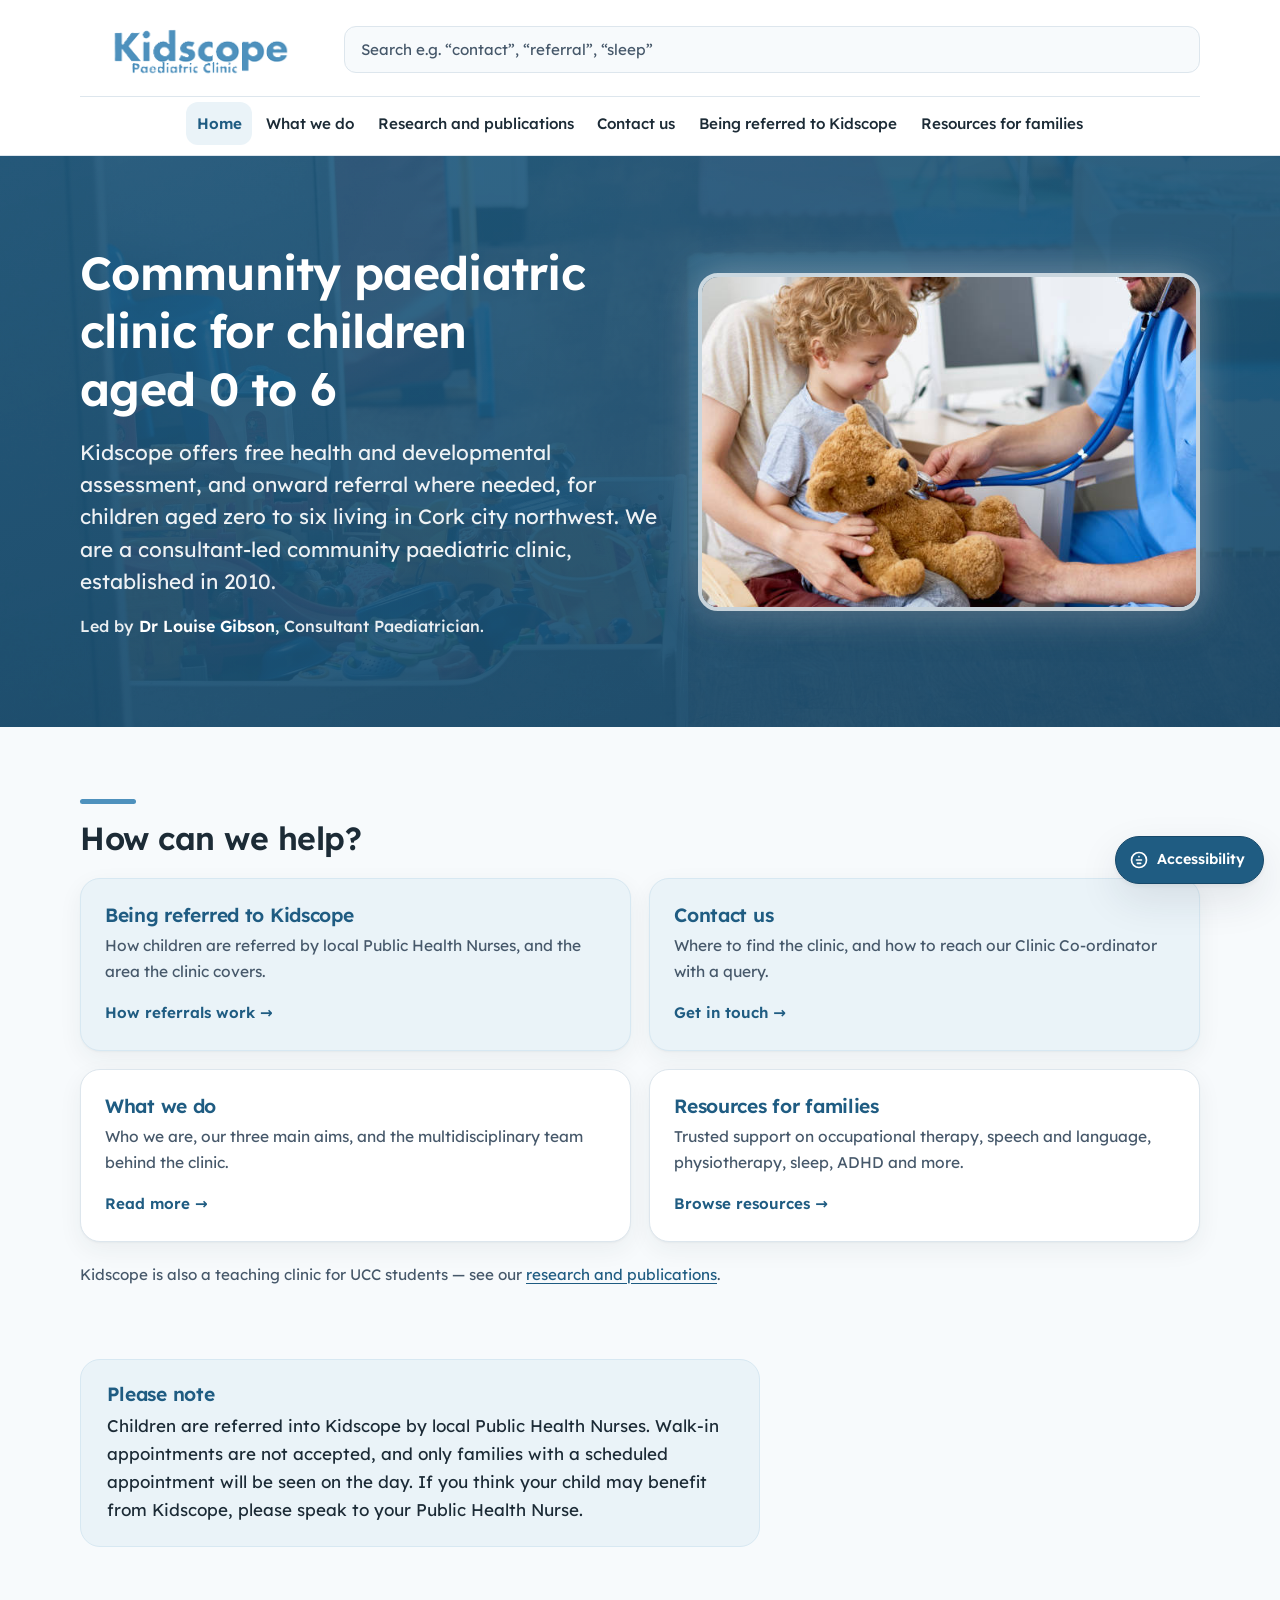
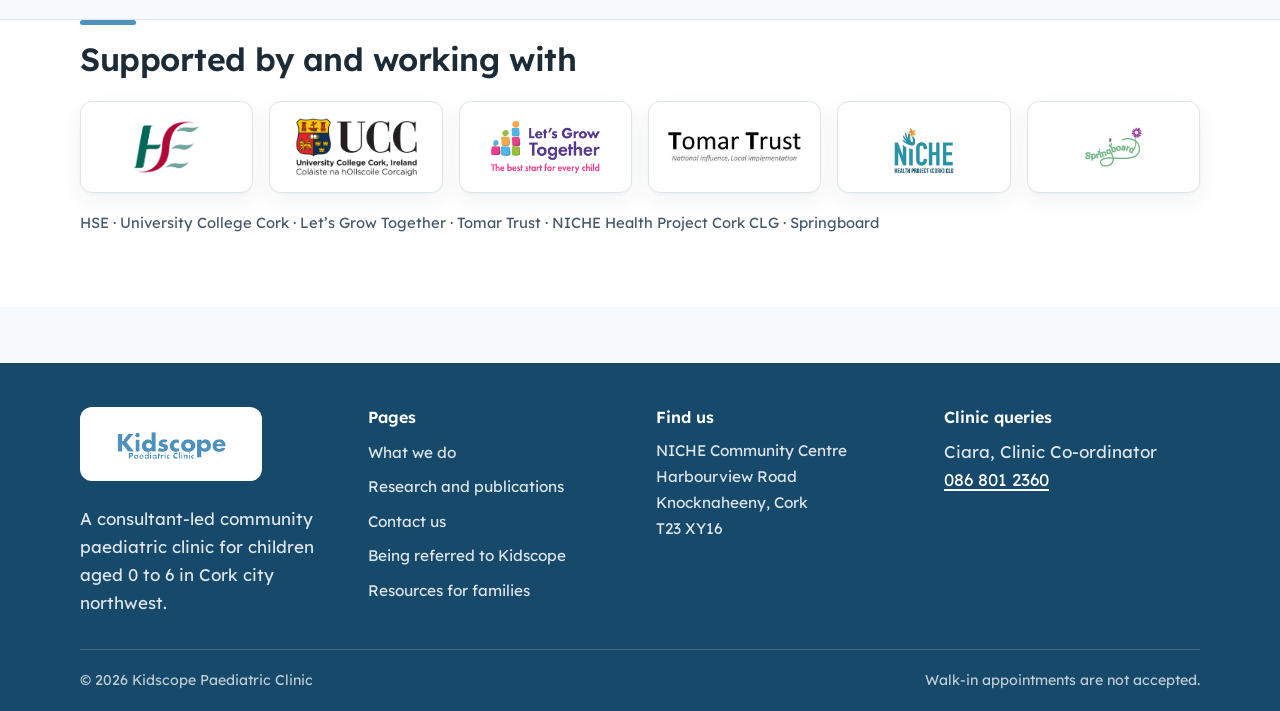
==== commit 44cad9d5: "Changes to the nav bar" ====
--- a/index.html
+++ b/index.html
@@ -45,6 +45,17 @@
         </ul>
       </nav>
     </details>
+
+    <nav class="primary-nav" aria-label="Main">
+      <ul>
+        <li><a href="index.html" aria-current="page">Home</a></li>
+        <li><a href="what-we-do.html">What we do</a></li>
+        <li><a href="research.html">Research and publications</a></li>
+        <li><a href="contact.html">Contact us</a></li>
+        <li><a href="referrals.html">Being referred to Kidscope</a></li>
+        <li><a href="resources.html">Resources for families</a></li>
+      </ul>
+    </nav>
   </div>
 </header>
 
@@ -53,15 +64,9 @@
   <section class="hero">
     <div class="wrap hero-grid">
       <div class="hero-copy">
-        <h1>Community paediatric care for children aged&nbsp;0&nbsp;to&nbsp;6</h1>
-        <p class="lede">Established in 2010, Kidscope is a consultant-led, multi-stakeholder community paediatric clinic which offers free health and developmental assessment and onward referral for children aged zero to six years living in Cork city northwest.</p>
+        <h1>Community paediatric clinic for children aged&nbsp;0&nbsp;to&nbsp;6</h1>
+        <p class="lede">Kidscope offers free health and developmental assessment, and onward referral where needed, for children aged zero to six living in Cork city northwest. We are a consultant-led community paediatric clinic, established in 2010.</p>
         <p class="hero-consultant">Led by <strong>Dr Louise Gibson</strong>, Consultant Paediatrician.</p>
-        <ul class="hero-badges">
-          <li class="badge">Established 2010</li>
-          <li class="badge">Ages 0&ndash;6 years</li>
-          <li class="badge">Free of charge</li>
-          <li class="badge">Cork city northwest</li>
-        </ul>
       </div>
       <div class="hero-media">
         <img src="img/home photo.jpg" alt="A clinician in scrubs lets a young child listen to a teddy bear&rsquo;s heartbeat with a stethoscope" width="612" height="408">
@@ -72,39 +77,34 @@
   <section class="section">
     <div class="wrap">
       <h2 class="rule-head">How can we help?</h2>
-      <div class="grid grid-3">
+      <div class="grid help-grid">
+
+        <a class="card link-card card--primary" href="referrals.html">
+          <h3>Being referred to Kidscope</h3>
+          <p aria-hidden="true">How children are referred by local Public Health Nurses, and the area the clinic covers.</p>
+          <span class="go">How referrals work</span>
+        </a>
+
+        <a class="card link-card card--primary" href="contact.html">
+          <h3>Contact us</h3>
+          <p aria-hidden="true">Where to find the clinic, and how to reach our Clinic Co-ordinator with a query.</p>
+          <span class="go">Get in touch</span>
+        </a>
 
         <a class="card link-card" href="what-we-do.html">
           <h3>What we do</h3>
-          <p>Who we are, our three main aims, and the multidisciplinary team behind the clinic.</p>
+          <p aria-hidden="true">Who we are, our three main aims, and the multidisciplinary team behind the clinic.</p>
           <span class="go">Read more</span>
-        </a>
-
-        <a class="card link-card" href="referrals.html">
-          <h3>Being referred to Kidscope</h3>
-          <p>How children are referred by local Public Health Nurses, and the area the clinic covers.</p>
-          <span class="go">How referrals work</span>
         </a>
 
         <a class="card link-card" href="resources.html">
           <h3>Resources for families</h3>
-          <p>Trusted support on occupational therapy, speech and language, physiotherapy, sleep, ADHD and more.</p>
+          <p aria-hidden="true">Trusted support on occupational therapy, speech and language, physiotherapy, sleep, ADHD and more.</p>
           <span class="go">Browse resources</span>
         </a>
 
-        <a class="card link-card" href="contact.html">
-          <h3>Contact us</h3>
-          <p>Where to find the clinic, and how to reach our Clinic Co-ordinator with a query.</p>
-          <span class="go">Get in touch</span>
-        </a>
-
-        <a class="card link-card" href="research.html">
-          <h3>Research and publications</h3>
-          <p>Work published by the Kidscope team. Kidscope is also a teaching clinic for UCC students.</p>
-          <span class="go">View publications</span>
-        </a>
-
       </div>
+      <p class="grid-footnote">Kidscope is also a teaching clinic for UCC students &mdash; see our <a href="research.html">research and publications</a>.</p>
     </div>
   </section>
 
@@ -112,7 +112,7 @@
     <div class="wrap">
       <div class="callout prose">
         <h3>Please note</h3>
-        <p>Children are referred into Kidscope by local Public Health Nurses. Walk-in appointments are not accepted, and only families with a scheduled appointment will be seen on the day.</p>
+        <p>Children are referred into Kidscope by local Public Health Nurses. Walk-in appointments are not accepted, and only families with a scheduled appointment will be seen on the day. If you think your child may benefit from Kidscope, please speak to your Public Health Nurse.</p>
       </div>
     </div>
   </section>
--- a/css/kidscope.css
+++ b/css/kidscope.css
@@ -206,6 +206,44 @@
 .site-nav a[aria-current="page"] {
   background: var(--brand-tint); color: var(--brand-deep); font-weight: 600;
   border-left: 4px solid var(--brand-deep); padding-left: calc(.9rem - 4px);
+}
+
+/* --- primary nav (wide-viewport persistent bar) -------------------------
+   Duplicates the six links already inside .site-nav so a wide-viewport
+   visitor sees the full site IA without opening "Menu" first. The two
+   <nav aria-label="Main"> elements are mutually exclusive via display:none
+   at any given width, so only one is ever in the accessibility tree. */
+.primary-nav { display: none; grid-area: primarynav; }
+.primary-nav ul { display: flex; flex-wrap: wrap; justify-content: center; gap: .2rem; }
+.primary-nav a {
+  display: inline-block;
+  padding: .55rem .65rem;
+  border-radius: var(--radius-sm);
+  font-size: .95rem; font-weight: 500;
+  color: var(--ink); text-decoration: none;
+}
+.primary-nav a:hover { background: var(--brand-tint); color: var(--brand-deep); }
+.primary-nav a[aria-current="page"] {
+  background: var(--brand-tint); color: var(--brand-deep); font-weight: 600;
+}
+
+/* 1080px, not 960px: six links at this padding need roughly 900px in a
+   row, and .wrap is 100% - 2.5rem below its 1120px cap - too tight a
+   margin at 960px, where the bar would wrap to two centered lines right
+   at its own on-ramp. */
+@media (min-width: 1080px) {
+  .header-inner {
+    grid-template-columns: auto minmax(200px, 1fr);
+    grid-template-areas: "brand search" "primarynav primarynav";
+    row-gap: 0;
+  }
+  .nav-details { display: none; }
+  .primary-nav {
+    display: block;
+    margin-top: .5rem;
+    padding-top: .3rem;
+    border-top: 1px solid var(--line);
+  }
 }
 
 /* --- hero -------------------------------------------------------------- */
@@ -222,20 +260,17 @@
   padding-block: clamp(3rem, 8vw, 5.5rem);
 }
 .hero-grid { display: grid; gap: 2.5rem; align-items: center; }
+/* Below 860px the grid stacks to one column; the photo is the one asset
+   doing emotional work, so it visually leads on the viewport parents are
+   most likely to open this page on. Reading/focus order is untouched -
+   `order` only changes paint order, and the photo has no focusable
+   content, so screen-reader and keyboard order still meet the heading
+   and lede first. */
+.hero-media { order: -1; }
 .hero h1 { color: #fff; max-width: 20ch; }
 .hero .lede { color: rgba(255,255,255,.92); max-width: 56ch; margin-top: 1.1rem; }
 .hero-consultant { margin-top: 1rem; font-size: 1rem; font-weight: 500; color: rgba(255,255,255,.9); }
 .hero-consultant strong { color: #fff; font-weight: 600; }
-
-/* Plain-text facts, dash-separated, rather than pill/badge shapes. */
-.hero-badges {
-  display: flex; flex-wrap: wrap;
-  row-gap: .5rem;
-  margin-top: 1.8rem;
-  font-size: .97rem; font-weight: 500;
-}
-.badge { color: #fff; }
-.hero-badges li + li::before { content: "\2003\2014\2003"; color: rgba(255,255,255,.6); }
 
 /* Photo alongside the hero copy, once there is room beside it. A thicker
    border plus a soft outward glow, layered on top of the normal drop
@@ -248,6 +283,7 @@
 }
 @media (min-width: 860px) {
   .hero-grid { grid-template-columns: 1.15fr 1fr; }
+  .hero-media { order: 0; }
 }
 
 /* Inner page header - lighter than the home hero */
@@ -276,15 +312,26 @@
 .page-head-photo .crumb a { color: #fff; }
 .page-head-photo h1 { color: #fff; }
 .page-head-photo .lede { color: rgba(255,255,255,.92); }
+.page-head-photo .jump a { color: #fff; }
+.page-head-photo .jump .sep { color: rgba(255,255,255,.6); }
 
 .page-head--what-we-do { --page-head-photo: url("../img/hero-what-we-do.jpg"); background-position: center 20%; }
 .page-head--referrals  { --page-head-photo: url("../img/hero-referrals.jpg"); background-position: center 22%; }
 .page-head--research   { --page-head-photo: url("../img/hero-research.jpg"); background-position: center 32%; }
 .page-head--contact    { --page-head-photo: url("../img/hero-contact.jpg"); background-position: center 22%; }
+.page-head--resources  { --page-head-photo: url("../img/hero-resources.jpg"); background-position: center 28%; }
 
 /* --- cards ------------------------------------------------------------- */
 .grid { display: grid; gap: 1.15rem; }
-.grid-3 { grid-template-columns: repeat(auto-fit, minmax(270px, 1fr)); }
+/* Four "How can we help?" cards - an explicit 2-column track forces a
+   clean 2x2 at every width above the stack point. auto-fit/minmax was
+   tried here first but a 360px floor still fits 3 tracks inside the
+   1120px wrap on most desktop widths (1280/1366/1440/1920px), producing
+   an unbalanced 3-then-1 row - the opposite of what it was meant to do. */
+.help-grid { grid-template-columns: 1fr; }
+@media (min-width: 640px) {
+  .help-grid { grid-template-columns: repeat(2, 1fr); }
+}
 .grid-2 { grid-template-columns: repeat(auto-fit, minmax(300px, 1fr)); }
 
 .card {
@@ -314,6 +361,14 @@
 @media (prefers-reduced-motion: reduce) {
   a.link-card, a.link-card:hover { transition: none; transform: none; }
 }
+
+/* The two most time-critical destinations (contact, referrals) get a
+   tinted card and an eyebrow label, so a parent who was just handed a
+   referral doesn't have to read all five destinations to find theirs. */
+a.link-card.card--primary { background: var(--brand-tint); border-color: var(--brand-tint-2); }
+a.link-card.card--primary:hover { border-color: var(--brand); }
+
+.grid-footnote { margin-top: 1.25rem; font-size: .95rem; color: var(--ink-soft); }
 
 /* --- aims list --------------------------------------------------------- */
 .aims { counter-reset: aim; display: grid; gap: 1rem; margin-top: 1.5rem; }
@@ -360,19 +415,6 @@
   padding: 1.4rem 1.6rem;
 }
 .callout h3 { color: var(--brand-deep); margin-bottom: .35rem; }
-
-/* The one emphasised warning in the brief - walk-ins are not accepted. */
-.notice {
-  border: 1px solid #e6c98f;
-  background: #fdf6e7;
-  border-left: 5px solid #b4530a;
-  border-radius: var(--radius-sm);
-  padding: 1.2rem 1.4rem;
-  display: flex; gap: .9rem; align-items: flex-start;
-}
-.notice svg { flex: 0 0 auto; width: 22px; height: 22px; color: #8a3f08; margin-top: .15rem; }
-.notice strong { color: #7a3806; }
-.notice p { color: #5c3410; }
 
 /* --- contact ----------------------------------------------------------- */
 .contact-rows { display: grid; gap: 1rem; margin-top: 1.5rem; }
@@ -421,6 +463,26 @@
   color: var(--ink-soft);
 }
 @media (prefers-reduced-motion: reduce) { a.res-item { transition: none; } }
+
+/* Categories with a long list of PDFs collapse behind a dropdown so the
+   page doesn't open on a wall of links. Same native <details>/<summary>
+   disclosure as the header menu (.nav-details) - no extra ARIA needed. */
+.res-dropdown { margin-top: 1.15rem; }
+.res-dropdown > .res-list { margin-top: 1.15rem; }
+.res-toggle {
+  display: inline-flex; align-items: center; gap: .5rem;
+  font: inherit; font-weight: 600; font-size: .95rem;
+  color: var(--brand-deep); background: var(--brand-tint);
+  border: 1px solid var(--brand-tint-2); border-radius: var(--radius-sm);
+  padding: .55rem 1rem; cursor: pointer;
+  list-style: none;
+}
+.res-toggle::-webkit-details-marker { display: none; }
+.res-toggle:hover { background: var(--brand-tint-2); }
+.res-toggle .chevron { width: 18px; height: 18px; flex: 0 0 auto; transition: transform .15s ease; }
+.res-dropdown[open] .res-toggle { background: var(--brand-tint-2); border-color: var(--brand); }
+.res-dropdown[open] .res-toggle .chevron { transform: rotate(180deg); }
+@media (prefers-reduced-motion: reduce) { .res-toggle .chevron { transition: none; } }
 
 /* Jump nav on the resources page - plain underlined links, dot-separated,
    rather than pill buttons. The separator is a visually-hidden-from-AT span
@@ -588,6 +650,7 @@
   to   { opacity: 1; transform: translateY(0) scale(1); }
 }
 .nav-details[open] > .site-nav,
+.res-dropdown[open] > .res-list,
 #search-results:not([hidden]) {
   animation: kc-pop-in var(--dur-base) var(--ease-out);
 }
@@ -595,15 +658,15 @@
 /* --- refined hover / press feedback -------------------------------------- */
 a.link-card:active { transform: translateY(-1px) scale(.985); }
 a.partner-tile:active, a.res-item:active { transform: scale(.98); }
-.nav-toggle, .a11y-toggle {
+.nav-toggle, .a11y-toggle, .res-toggle {
   transition: background var(--dur-fast) var(--ease-out),
               border-color var(--dur-fast) var(--ease-out),
               transform var(--dur-fast) var(--ease-out);
 }
-.nav-toggle:active, .a11y-toggle:active { transform: scale(.96); }
+.nav-toggle:active, .a11y-toggle:active, .res-toggle:active { transform: scale(.96); }
 @media (prefers-reduced-motion: reduce) {
   a.link-card:active, a.partner-tile:active, a.res-item:active,
-  .nav-toggle:active, .a11y-toggle:active { transform: none; }
+  .nav-toggle:active, .a11y-toggle:active, .res-toggle:active { transform: none; }
 }
 
 /* --- scroll-reveal (progressive enhancement via js/motion.js) -----------
@@ -704,7 +767,8 @@
    Accessibility toolbar (js/accessibility.js)
    A floating, page-persistent control for the things prefers-* media
    queries can't cover on their own: a dyslexia-friendly typeface, a
-   contrast boost, font scaling, and an explicit motion override. Built on
+   contrast boost, font scaling, a colour-blind friendly palette, and an
+   explicit motion override. Built on
    the same <details>/<summary> disclosure pattern as the header menu
    (.nav-details above), so it is keyboard-operable with no extra ARIA.
    ========================================================================== */
@@ -821,6 +885,27 @@
 html[data-a11y-font-step="1"] { font-size: 110%; }
 html[data-a11y-font-step="2"] { font-size: 120%; }
 html[data-a11y-font-step="3"] { font-size: 132%; }
+
+/* --- colour-blind friendly palette (single toggle) -----------------------
+   Same custom-property idiom as high contrast below, but tuned for hue
+   rather than luminance: --brand-deep, --brand-deeper and --focus move to
+   darker values in the same blue/vermillion families used by the
+   Okabe-Ito colour-blind-safe palette (a peer-reviewed set chosen to stay
+   distinguishable under protanopia, deuteranopia and tritanopia alike),
+   each re-checked against --ground and white text (7.22:1 / 7.57:1 for
+   the new --brand-deep, 5.14:1 / 5.39:1 for --focus - both above the
+   4.5:1 AA floor this site holds everywhere else). It also forces link
+   underlines sitewide (below, bundled into the shared rule with
+   .a11y-contrast) so links are never identified by hue alone.
+   Declared before .a11y-contrast so that if a visitor turns both on,
+   contrast's near-black values win on the shared properties - the
+   black/white axis is unaffected by any form of colour blindness, so
+   that's the safer result regardless of which type a visitor has. */
+:root.a11y-colorblind {
+  --brand-deep: #00588c;
+  --brand-deeper: #003d5b;
+  --focus: #b34a00;
+}
 
 /* --- high contrast (single toggle - see README) --------------------------
    Every colour on this site is already a custom property, so redefining
@@ -846,9 +931,13 @@
 .a11y-contrast .site-footer a,
 .a11y-contrast .crumb a,
 .a11y-contrast .phone-link,
-.a11y-contrast .jump a {
+.a11y-contrast .jump a,
+.a11y-colorblind .prose a,
+.a11y-colorblind .site-nav a,
+.a11y-colorblind .site-footer a,
+.a11y-colorblind .crumb a,
+.a11y-colorblind .phone-link,
+.a11y-colorblind .jump a {
   text-decoration: underline;
   text-decoration-thickness: .1em;
 }
-.a11y-contrast .notice { border-color: #000; background: #fff; }
-.a11y-contrast .notice strong, .a11y-contrast .notice p, .a11y-contrast .notice svg { color: #000; }
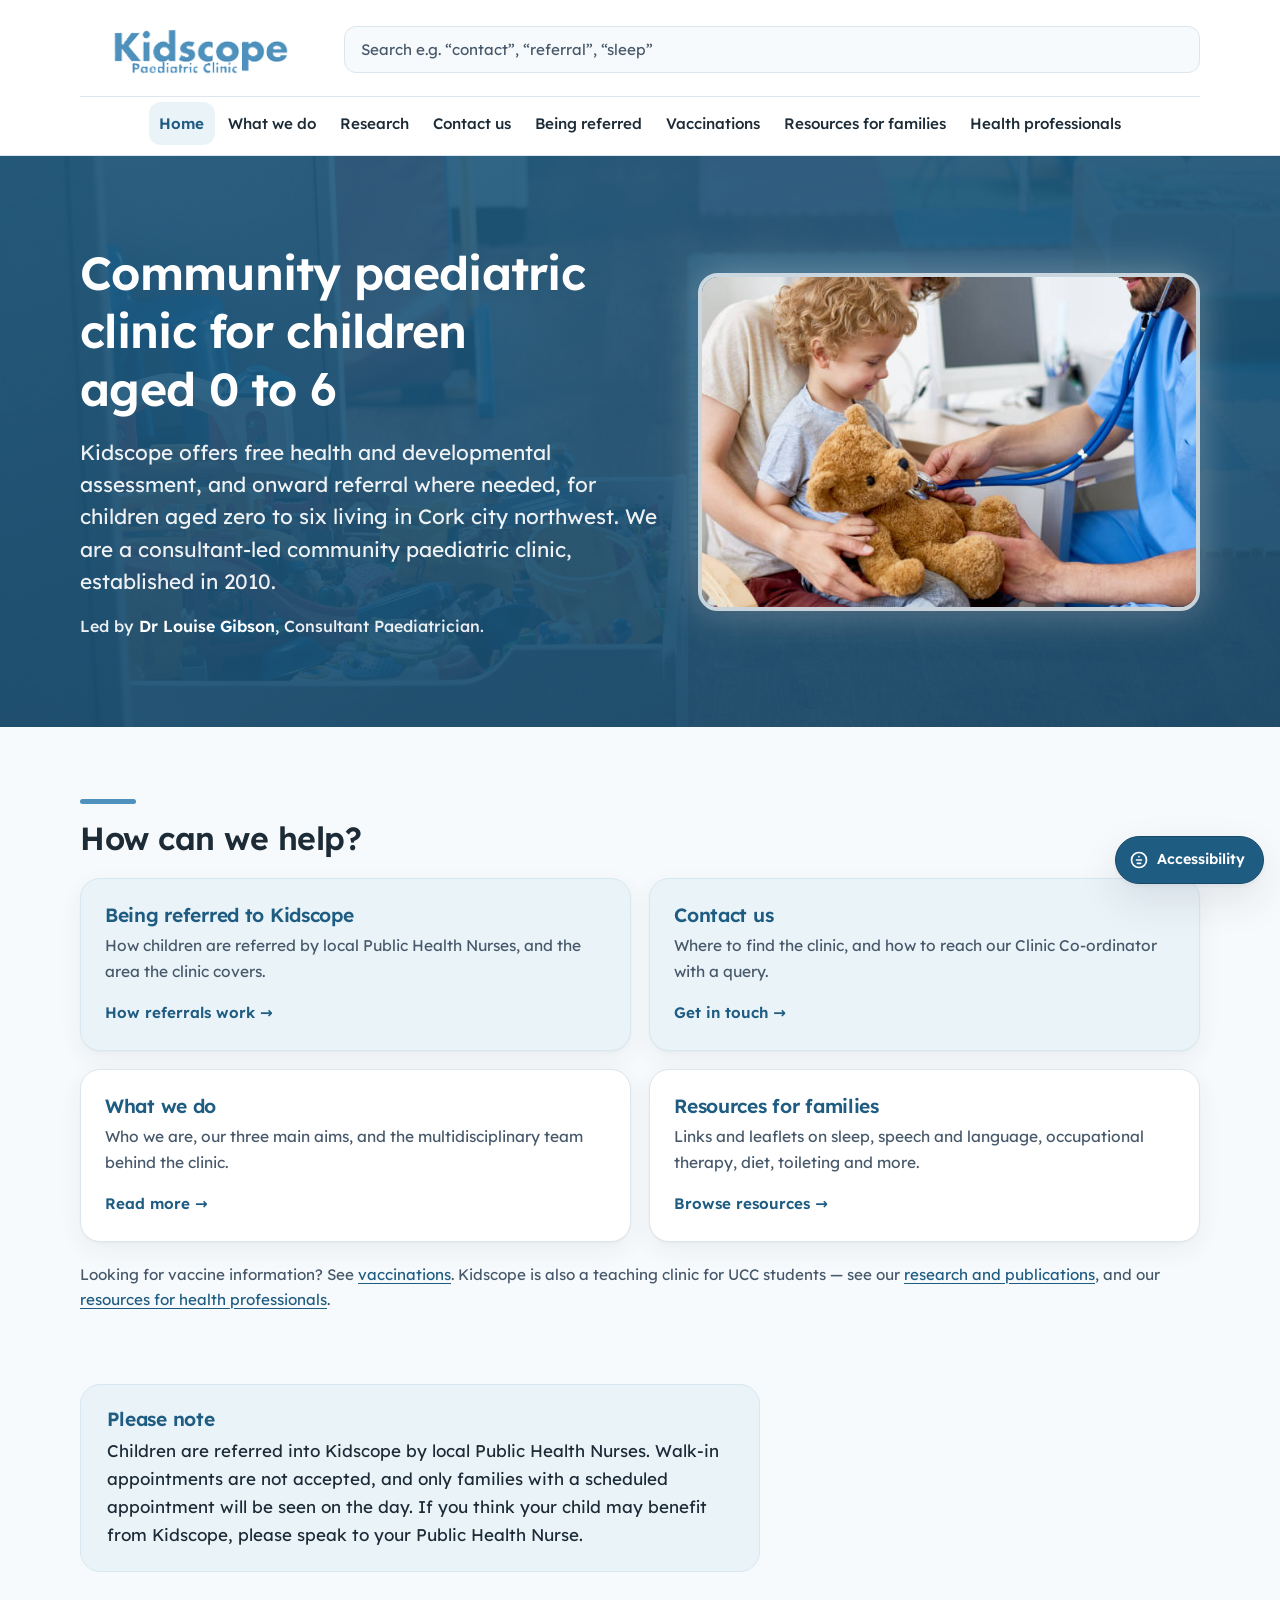
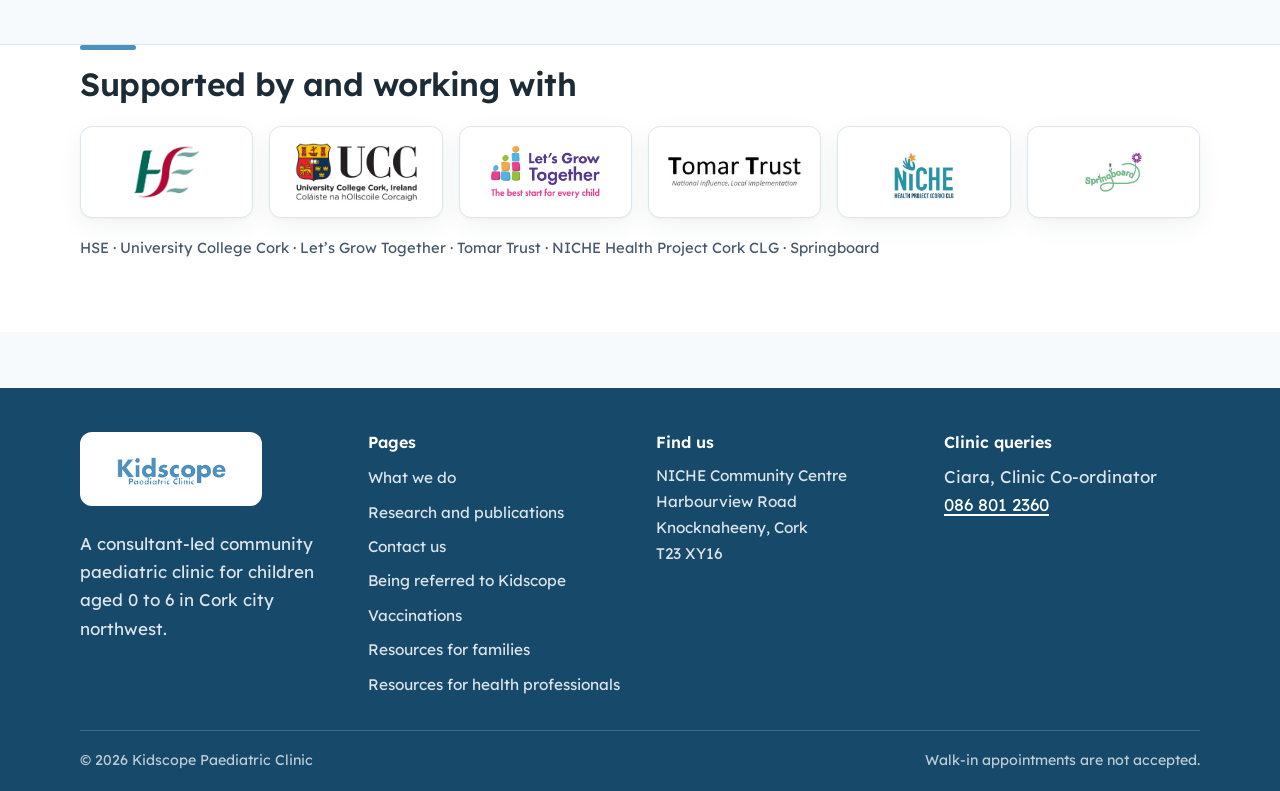
==== commit e0733ccf: "Add families resources, vaccinations, publications and clinic info - Retitle resources.html as "Reso" ====
--- a/index.html
+++ b/index.html
@@ -41,7 +41,9 @@
           <li><a href="research.html">Research and publications</a></li>
           <li><a href="contact.html">Contact us</a></li>
           <li><a href="referrals.html">Being referred to Kidscope</a></li>
-          <li><a href="resources.html">Resources for families</a></li>
+          <li><a href="vaccinations.html">Vaccinations</a></li>
+          <li><a href="family-resources.html">Resources for families</a></li>
+          <li><a href="resources.html">Resources for health professionals</a></li>
         </ul>
       </nav>
     </details>
@@ -50,10 +52,12 @@
       <ul>
         <li><a href="index.html" aria-current="page">Home</a></li>
         <li><a href="what-we-do.html">What we do</a></li>
-        <li><a href="research.html">Research and publications</a></li>
+        <li><a href="research.html">Research</a></li>
         <li><a href="contact.html">Contact us</a></li>
-        <li><a href="referrals.html">Being referred to Kidscope</a></li>
-        <li><a href="resources.html">Resources for families</a></li>
+        <li><a href="referrals.html">Being referred</a></li>
+        <li><a href="vaccinations.html">Vaccinations</a></li>
+        <li><a href="family-resources.html">Resources for families</a></li>
+        <li><a href="resources.html">Health professionals</a></li>
       </ul>
     </nav>
   </div>
@@ -97,14 +101,14 @@
           <span class="go">Read more</span>
         </a>
 
-        <a class="card link-card" href="resources.html">
+        <a class="card link-card" href="family-resources.html">
           <h3>Resources for families</h3>
-          <p aria-hidden="true">Trusted support on occupational therapy, speech and language, physiotherapy, sleep, ADHD and more.</p>
+          <p aria-hidden="true">Links and leaflets on sleep, speech and language, occupational therapy, diet, toileting and more.</p>
           <span class="go">Browse resources</span>
         </a>
 
       </div>
-      <p class="grid-footnote">Kidscope is also a teaching clinic for UCC students &mdash; see our <a href="research.html">research and publications</a>.</p>
+      <p class="grid-footnote">Looking for vaccine information? See <a href="vaccinations.html">vaccinations</a>. Kidscope is also a teaching clinic for UCC students &mdash; see our <a href="research.html">research and publications</a>, and our <a href="resources.html">resources for health professionals</a>.</p>
     </div>
   </section>
 
@@ -164,7 +168,9 @@
         <li><a href="research.html">Research and publications</a></li>
         <li><a href="contact.html">Contact us</a></li>
         <li><a href="referrals.html">Being referred to Kidscope</a></li>
-        <li><a href="resources.html">Resources for families</a></li>
+        <li><a href="vaccinations.html">Vaccinations</a></li>
+        <li><a href="family-resources.html">Resources for families</a></li>
+        <li><a href="resources.html">Resources for health professionals</a></li>
       </ul>
     </div>
     <div>
--- a/css/kidscope.css
+++ b/css/kidscope.css
@@ -314,12 +314,15 @@
 .page-head-photo .lede { color: rgba(255,255,255,.92); }
 .page-head-photo .jump a { color: #fff; }
 .page-head-photo .jump .sep { color: rgba(255,255,255,.6); }
+.page-head-photo .lede a { color: #fff; text-decoration: underline; }
 
 .page-head--what-we-do { --page-head-photo: url("../img/hero-what-we-do.jpg"); background-position: center 20%; }
 .page-head--referrals  { --page-head-photo: url("../img/hero-referrals.jpg"); background-position: center 22%; }
 .page-head--research   { --page-head-photo: url("../img/hero-research.jpg"); background-position: center 32%; }
 .page-head--contact    { --page-head-photo: url("../img/hero-contact.jpg"); background-position: center 22%; }
 .page-head--resources  { --page-head-photo: url("../img/hero-resources.jpg"); background-position: center 28%; }
+.page-head--family-resources { --page-head-photo: url("../img/hero-contact.jpg"); background-position: center 22%; }
+.page-head--vaccinations     { --page-head-photo: url("../img/hero-classroom.jpg"); background-position: center 35%; }
 
 /* --- cards ------------------------------------------------------------- */
 .grid { display: grid; gap: 1.15rem; }
@@ -502,6 +505,238 @@
 .jump .sep { color: var(--ink-soft); }
 :target { scroll-margin-top: calc(var(--header-h) + 12px); }
 
+/* --- in-page PDF viewer (progressive enhancement, js/pdf-viewer.js) -----
+   A resource PDF opens over the page in the browser's own PDF reader
+   instead of a separate browser tab, so a parent keeps their place in a
+   long list and their way back is a Close button rather than the browser
+   chrome. All of it is built from the same tokens as the rest of the
+   site, so the high-contrast and colour-blind toggles reach inside the
+   viewer without needing overrides here.
+
+   z-index sits above the skip link (100), the header (50), its dropdowns
+   (60) and the accessibility widget (80) - the viewer covers everything. */
+.pdf-viewer {
+  position: fixed;
+  inset: 0;
+  z-index: 200;
+  display: flex;
+  align-items: center;
+  justify-content: center;
+  padding: clamp(0px, 2vw, 28px);
+}
+.pdf-viewer[hidden] { display: none; }
+
+.pdf-backdrop {
+  position: absolute;
+  inset: 0;
+  background: rgba(23, 73, 106, .58);
+  animation: kc-fade-in var(--dur-fast) var(--ease-out);
+}
+
+.pdf-panel {
+  position: relative;
+  display: flex;
+  flex-direction: column;
+  width: min(1100px, 100%);
+  height: 100%;
+  background: var(--surface);
+  border: 1px solid var(--line);
+  border-radius: var(--radius);
+  box-shadow: var(--shadow-lift);
+  overflow: hidden;
+  animation: kc-pop-in var(--dur-base) var(--ease-out);
+}
+
+.pdf-bar {
+  flex: 0 0 auto;
+  display: flex;
+  align-items: center;
+  gap: 1rem;
+  padding: .8rem 1rem;
+  background: var(--brand-tint);
+  border-bottom: 1px solid var(--brand-tint-2);
+}
+/* min-width:0 is what lets the title actually truncate rather than
+   pushing the buttons off the end of a narrow bar. */
+.pdf-titles { flex: 1 1 auto; min-width: 0; }
+.pdf-title,
+.pdf-meta {
+  overflow: hidden;
+  text-overflow: ellipsis;
+  white-space: nowrap;
+}
+.pdf-title { font-size: 1.02rem; font-weight: 600; line-height: 1.35; color: var(--brand-deep); }
+.pdf-meta { font-size: .85rem; color: var(--ink-soft); }
+.pdf-meta[hidden] { display: none; }
+
+.pdf-actions { flex: 0 0 auto; display: flex; gap: .4rem; }
+.pdf-btn {
+  display: inline-flex;
+  align-items: center;
+  gap: .35rem;
+  font: inherit;
+  font-size: .88rem;
+  font-weight: 500;
+  color: var(--brand-deep);
+  background: var(--surface);
+  border: 1px solid var(--brand-tint-2);
+  border-radius: 999px;
+  padding: .42rem .8rem;
+  text-decoration: none;
+  cursor: pointer;
+  transition: background var(--dur-fast) var(--ease-out),
+              border-color var(--dur-fast) var(--ease-out),
+              color var(--dur-fast) var(--ease-out);
+}
+.pdf-btn svg { width: 16px; height: 16px; flex: 0 0 auto; }
+.pdf-btn[hidden] { display: none; }
+.pdf-btn:hover { background: var(--brand-deep); border-color: var(--brand-deep); color: #fff; }
+.pdf-btn:active { transform: scale(.97); }
+.pdf-btn-close { background: var(--brand-deep); border-color: var(--brand-deep); color: #fff; }
+.pdf-btn-close:hover { background: var(--brand-deeper); border-color: var(--brand-deeper); }
+
+/* One button, two icons: the "expand" corners going in, the "collapse"
+   corners coming back out. js/pdf-viewer.js flips .is-full from the
+   browser's own fullscreenchange event, so it stays right even when the
+   visitor leaves full screen with Escape or F11. */
+.pdf-btn-full .ico-exit { display: none; }
+.pdf-btn-full.is-full .ico-enter { display: none; }
+.pdf-btn-full.is-full .ico-exit { display: block; }
+.pdf-btn-full.is-full { background: var(--brand-deep); border-color: var(--brand-deep); color: #fff; }
+.pdf-btn-full.is-full:focus-visible { outline-color: var(--focus-on-dark); }
+
+/* Full screen: the panel is the whole display, so the inset margin,
+   rounded corners and border it wears as an overlay all come off.
+   :fullscreen and :-webkit-full-screen must stay in separate rules -
+   a selector list is dropped whole by any browser that doesn't know one
+   of its parts. */
+.pdf-panel:fullscreen { width: 100%; height: 100%; border: 0; border-radius: 0; }
+.pdf-panel:-webkit-full-screen { width: 100%; height: 100%; border: 0; border-radius: 0; }
+.pdf-panel::backdrop { background: #0e2c40; }
+/* On a blue-filled button the warm focus ring measures too low - switch
+   to the white ring the rest of the site uses on blue surfaces. */
+.pdf-btn-close:focus-visible { outline-color: var(--focus-on-dark); }
+
+.pdf-stage {
+  position: relative;
+  flex: 1 1 auto;
+  min-height: 0;              /* lets the frame shrink inside the flex column */
+  background: #eef2f6;
+}
+.pdf-frame { width: 100%; height: 100%; border: 0; display: block; }
+.pdf-frame[hidden] { display: none; }
+
+.pdf-loading {
+  display: none;
+  position: absolute;
+  inset-inline: 0;
+  top: 50%;
+  transform: translateY(-50%);
+  text-align: center;
+  font-size: .95rem;
+  color: var(--ink-soft);
+}
+.pdf-stage.is-loading .pdf-loading { display: block; }
+
+/* The pdf.js column (phones). One page per row, each reserving its true
+   height from the start so the list never jumps while pages draw. */
+.pdf-pages {
+  position: absolute;
+  inset: 0;
+  overflow-y: auto;
+  overflow-x: hidden;
+  -webkit-overflow-scrolling: touch;
+  overscroll-behavior: contain;         /* don't chain the scroll to the page behind */
+  /* Flex, not grid: an auto-sized grid row measures its item's *content*,
+     and an unrendered canvas measures nothing - which stacked every page
+     into a 17px row on top of the one before it. A flex column resolves
+     each page's height from its width and aspect-ratio, and
+     js/pdf-viewer.js pins the same height in pixels for browsers that
+     don't do aspect-ratio at all. */
+  display: flex;
+  flex-direction: column;
+  align-items: center;
+  gap: .7rem;
+  padding: .7rem;
+}
+.pdf-page {
+  position: relative;
+  flex: 0 0 auto;
+  width: 100%;
+  max-width: 900px;
+  background: var(--surface);
+  border-radius: 4px;
+  box-shadow: var(--shadow);
+  overflow: hidden;
+}
+.pdf-page canvas { width: 100%; height: 100%; display: block; }
+/* Same shimmer the partner logos and the map use, for the same reason:
+   something is genuinely on its way. */
+.pdf-page::after {
+  content: "";
+  position: absolute;
+  inset: 0;
+  pointer-events: none;
+  background: linear-gradient(100deg, var(--brand-tint) 30%, var(--brand-tint-2) 50%, var(--brand-tint) 70%);
+  background-size: 300% 100%;
+  animation: kc-shimmer 1.4s ease-in-out infinite;
+  transition: opacity var(--dur-slow) var(--ease-out);
+}
+.pdf-page.is-rendered::after { opacity: 0; animation: none; }
+@media (prefers-reduced-motion: reduce) {
+  .pdf-page::after { animation: none; background: var(--brand-tint); }
+}
+
+.pdf-fallback {
+  position: absolute;
+  inset: 0;
+  display: grid;
+  align-content: center;
+  gap: .6rem;
+  padding: clamp(1.5rem, 5vw, 3rem);
+  background: var(--surface);
+}
+.pdf-fallback[hidden] { display: none; }
+.pdf-fallback h3 { font-size: 1.1rem; color: var(--brand-deep); }
+.pdf-fallback p { color: var(--ink-soft); max-width: 46ch; }
+
+/* Scroll lock: without it the page underneath scrolls away behind the
+   overlay on a trackpad or a phone. */
+html.pdf-viewer-open, html.pdf-viewer-open body { overflow: hidden; }
+
+/* Phone: full-bleed, with the buttons dropping onto their own row so the
+   document title keeps a readable width. */
+@media (max-width: 700px) {
+  .pdf-viewer { padding: 0; }
+  .pdf-panel { width: 100%; border: 0; border-radius: 0; }
+  .pdf-bar { flex-wrap: wrap; gap: .55rem; padding: .7rem .85rem; }
+  .pdf-titles { flex: 1 0 100%; }
+  .pdf-actions { flex: 1 0 100%; justify-content: flex-end; }
+  .pdf-btn { padding: .45rem .7rem; }
+}
+
+/* Small phone: four labelled pills no longer fit on one row, so the three
+   secondary ones go to icon-only. The label is *clipped*, not removed -
+   display:none would take it out of the accessibility tree with it and
+   leave three unnamed buttons. Close keeps its word: it is the way back. */
+@media (max-width: 480px) {
+  .pdf-btn-full .pdf-btn-label,
+  #pdf-download .pdf-btn-label,
+  #pdf-newtab .pdf-btn-label {
+    position: absolute;
+    width: 1px; height: 1px;
+    padding: 0; margin: -1px;
+    overflow: hidden; clip: rect(0 0 0 0); clip-path: inset(50%);
+    white-space: nowrap; border: 0;
+  }
+  .pdf-btn-full, #pdf-download, #pdf-newtab { padding: .45rem .55rem; }
+}
+
+@keyframes kc-fade-in {
+  from { opacity: 0; }
+  to   { opacity: 1; }
+}
+
 /* --- map --------------------------------------------------------------- */
 .map-frame {
   border: 1px solid var(--line);
@@ -514,6 +749,19 @@
 .map-frame iframe { width: 100%; height: 460px; border: 0; display: block; }
 .map-fallback { font-size: .95rem; color: var(--ink-soft); margin-top: .8rem; }
 @media (max-width: 620px) { .map-frame iframe { height: 340px; } }
+
+/* --- video ------------------------------------------------------------- */
+/* Same frame as the map, but held at 16:9 so the player never letterboxes. */
+.video-frame {
+  border: 1px solid var(--line);
+  border-radius: var(--radius);
+  overflow: hidden;
+  background: var(--surface);
+  box-shadow: var(--shadow);
+  margin-top: 1.5rem;
+  max-width: 760px;
+}
+.video-frame iframe { width: 100%; aspect-ratio: 16 / 9; border: 0; display: block; }
 
 /* --- publications empty state ------------------------------------------ */
 .empty-state {
@@ -582,7 +830,9 @@
 
 /* --- print ------------------------------------------------------------- */
 @media print {
-  .site-header, .site-nav, .nav-toggle, .jump, .skip-link { display: none !important; }
+  .site-header, .site-nav, .nav-toggle, .jump, .skip-link,
+  .pdf-viewer { display: none !important; }
+  html.pdf-viewer-open, html.pdf-viewer-open body { overflow: visible !important; }
   body { background: #fff; font-size: 11pt; }
   .card, .res-item, .contact-row { box-shadow: none; break-inside: avoid; }
   a[href^="http"]::after { content: " (" attr(href) ")"; font-size: 9pt; color: #444; word-break: break-all; }
@@ -852,6 +1102,32 @@
   padding-top: .8rem; cursor: pointer; text-align: center;
 }
 .a11y-reset:hover { color: var(--brand-deep); }
+
+/* --- read this page aloud (toolbar control) -------------------------------
+   The Stop button and status line only appear once reading has started
+   (js/accessibility.js toggles [hidden] and fills the status text), so a
+   visitor who never touches "Listen" sees nothing extra here. */
+.a11y-btn--speak svg { width: 20px; height: 20px; flex: 0 0 auto; color: var(--brand-deep); }
+.a11y-btn--stop {
+  color: var(--focus); border-color: var(--focus);
+}
+.a11y-btn--stop svg { width: 16px; height: 16px; flex: 0 0 auto; }
+.a11y-btn--stop:hover { background: #fdf1e8; }
+.a11y-speak-status {
+  margin: .5rem 0 0; font-size: .82rem; color: var(--ink-soft);
+  min-height: 1.1em;
+}
+
+/* Marks the sentence currently being read aloud. Outline rather than a
+   background wash, so it reads clearly under both .a11y-contrast (which
+   turns most colour into black-on-white) and .a11y-colorblind. */
+.a11y-speaking {
+  outline: 3px solid var(--focus);
+  outline-offset: 3px;
+  border-radius: 4px;
+  background: var(--brand-tint);
+}
+:root.a11y-contrast .a11y-speaking { background: #ffe9a8; }
 
 /* --- dyslexia-friendly typeface (toolbar toggle) -------------------------
    OpenDyslexic, served from Fontsource's jsDelivr CDN (no build step, same
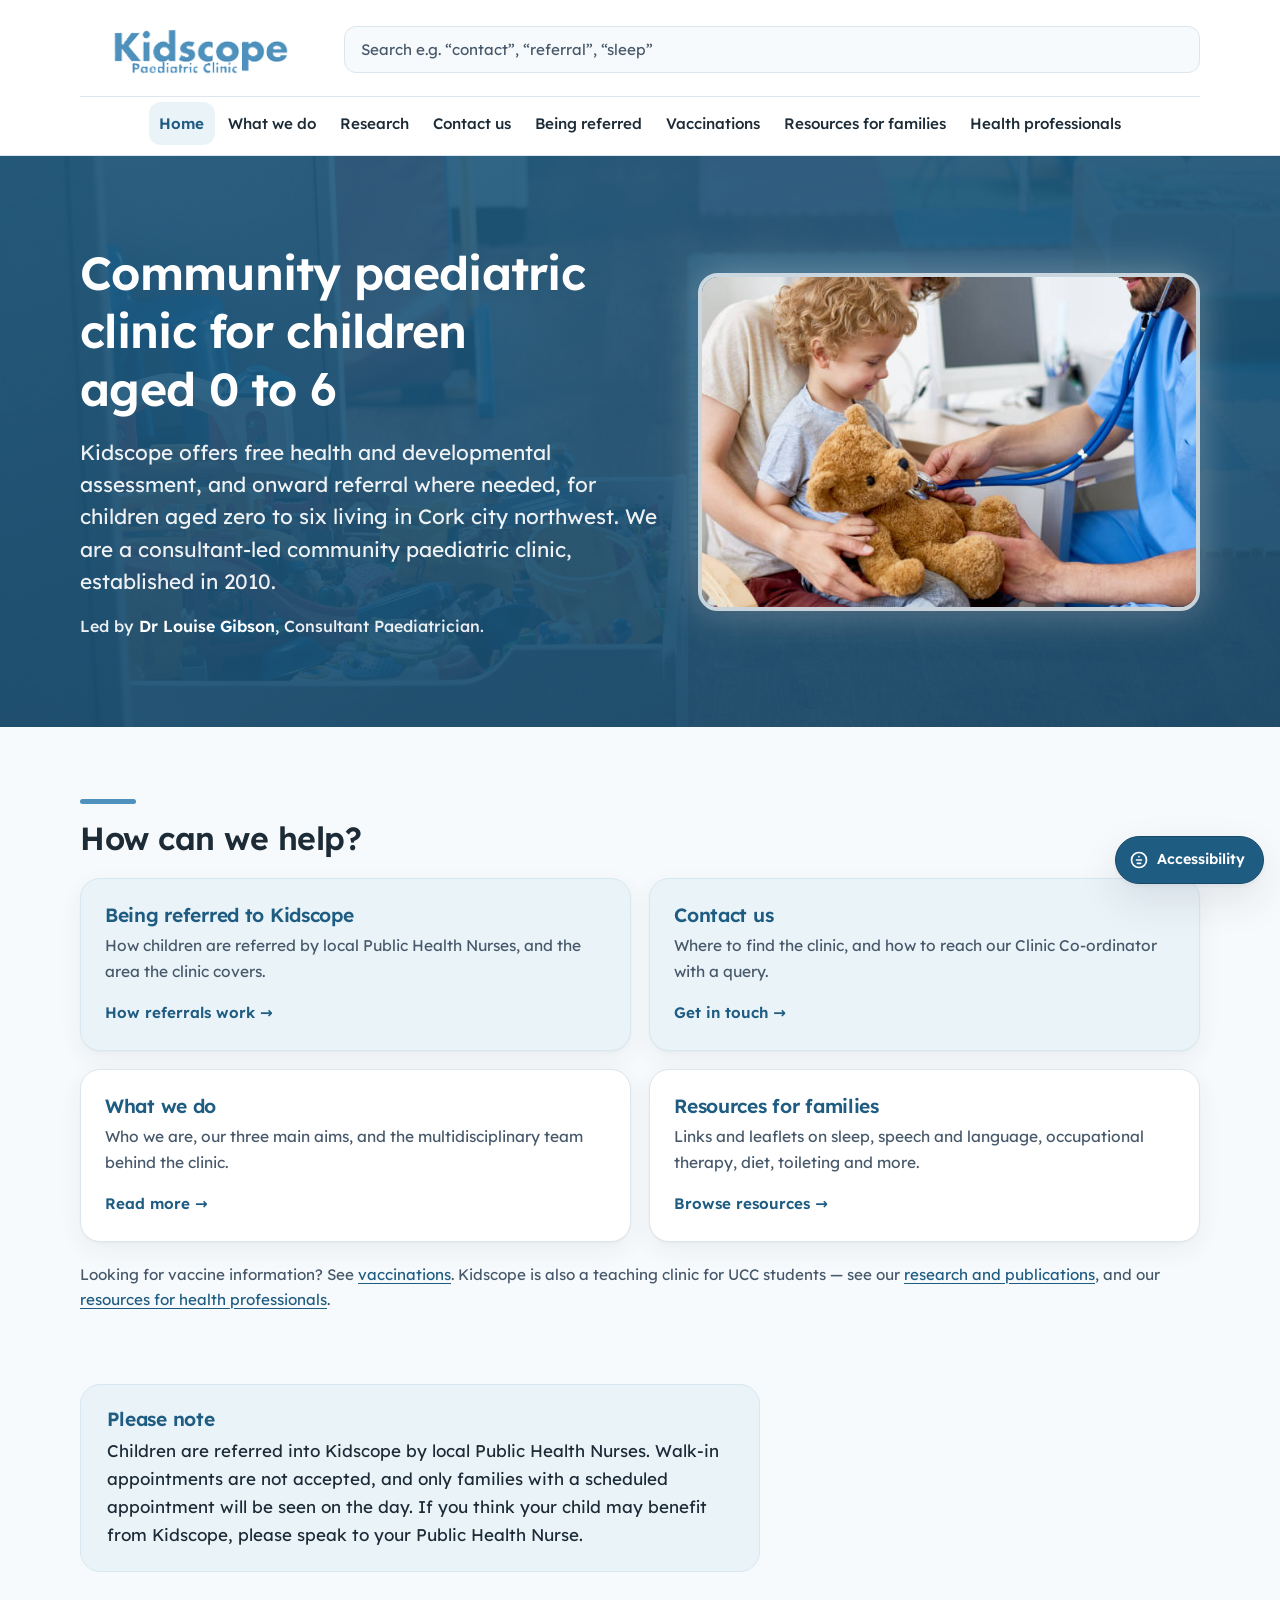
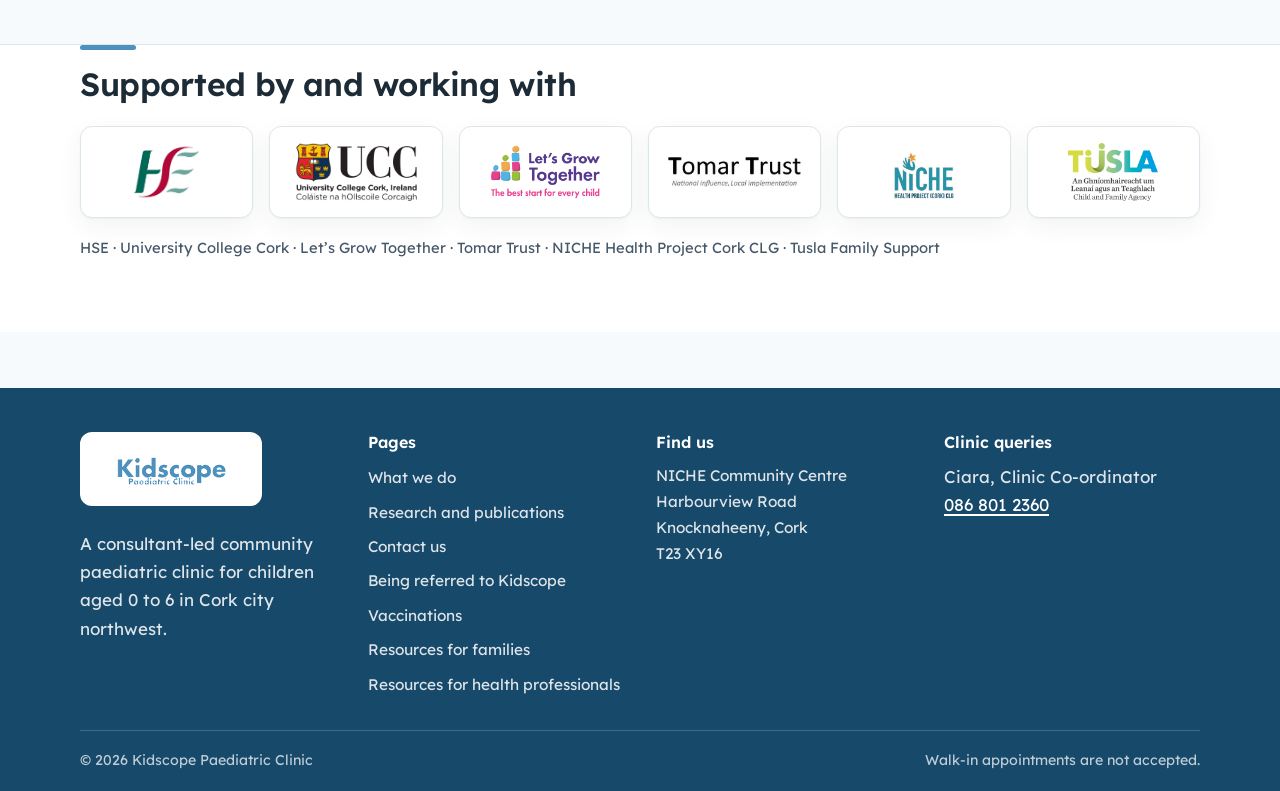
==== commit 82c54bb9: "Replace Springboard with Tusla, complete team text, add new PDF resources Co-Authored-By: Claude Son" ====
--- a/index.html
+++ b/index.html
@@ -145,11 +145,12 @@
           <img src="img/niche health project.jpg" alt="NICHE Health Project Cork CLG" loading="lazy">
           <span class="visually-hidden">(opens in a new tab)</span>
         </a>
-        <div class="partner-tile partner-tile--unlinked">
-          <img src="img/springboard logo.jpg" alt="Springboard" loading="lazy">
-        </div>
-      </div>
-      <p class="partner-names">HSE &middot; University College Cork &middot; Let&rsquo;s Grow Together &middot; Tomar Trust &middot; NICHE Health Project Cork CLG &middot; Springboard</p>
+        <a class="partner-tile" href="https://www.tusla.ie/services/family-community-support/" target="_blank" rel="noopener noreferrer">
+          <img src="img/tusla logo.png" alt="Tusla Family Support &ndash; Child and Family Agency" loading="lazy">
+          <span class="visually-hidden">(opens in a new tab)</span>
+        </a>
+      </div>
+      <p class="partner-names">HSE &middot; University College Cork &middot; Let&rsquo;s Grow Together &middot; Tomar Trust &middot; NICHE Health Project Cork CLG &middot; Tusla Family Support</p>
     </div>
   </section>
 
--- a/css/kidscope.css
+++ b/css/kidscope.css
@@ -418,6 +418,40 @@
   padding: 1.4rem 1.6rem;
 }
 .callout h3 { color: var(--brand-deep); margin-bottom: .35rem; }
+
+/* --- section illustrations -------------------------------------------- */
+/* Public-domain cartoons (openclipart.org, CC0) beside a section's text.
+   Purely decorative, so alt="" in the markup. Below 860px they drop under
+   the text at a modest size rather than pushing the content down. */
+.with-art { display: grid; gap: 2rem 3.5rem; --art-w: 230px; }
+.with-art--wide { --art-w: 320px; }
+.with-art > :first-child { min-width: 0; }
+.art {
+  justify-self: center;
+  width: min(calc(var(--art-w) * .7), 50%);
+  height: auto;
+}
+@media (min-width: 860px) {
+  .with-art { grid-template-columns: minmax(0, 1fr) var(--art-w); align-items: center; }
+  .art { width: 100%; justify-self: end; }
+}
+@media print { .art { display: none; } }
+
+/* Portrait inside a callout (Dr Gibson's bio): its own column beside the
+   heading and text from 640px, so no line ever wraps under it; above them
+   on a phone. */
+.bio-photo {
+  display: block;
+  width: 132px; height: auto;
+  aspect-ratio: 4 / 5; object-fit: cover;
+  border-radius: var(--radius-sm);
+  margin-bottom: 1rem;
+}
+@media (min-width: 640px) {
+  .bio { display: grid; grid-template-columns: 132px minmax(0, 1fr); column-gap: 1.4rem; align-items: start; }
+  .bio-photo { grid-row: 1 / span 2; margin: .2rem 0 0; }
+  .bio > :not(.bio-photo) { grid-column: 2; }
+}
 
 /* --- contact ----------------------------------------------------------- */
 .contact-rows { display: grid; gap: 1rem; margin-top: 1.5rem; }
@@ -799,9 +833,6 @@
   transform: translateY(-3px); box-shadow: var(--shadow-lift); border-color: var(--brand);
 }
 .partner-tile img { max-width: 100%; max-height: 100%; width: auto; height: auto; }
-/* Springboard has no confirmed URL yet, so it ships as a plain, non-clickable
-   tile - deliberately no hover affordance, so it doesn't look like a broken link. */
-.partner-tile--unlinked { cursor: default; }
 .partner-names { font-size: .92rem; color: var(--ink-soft); margin-top: 1.1rem; }
 @media (prefers-reduced-motion: reduce) { a.partner-tile, a.partner-tile:hover { transition: none; transform: none; } }
 
